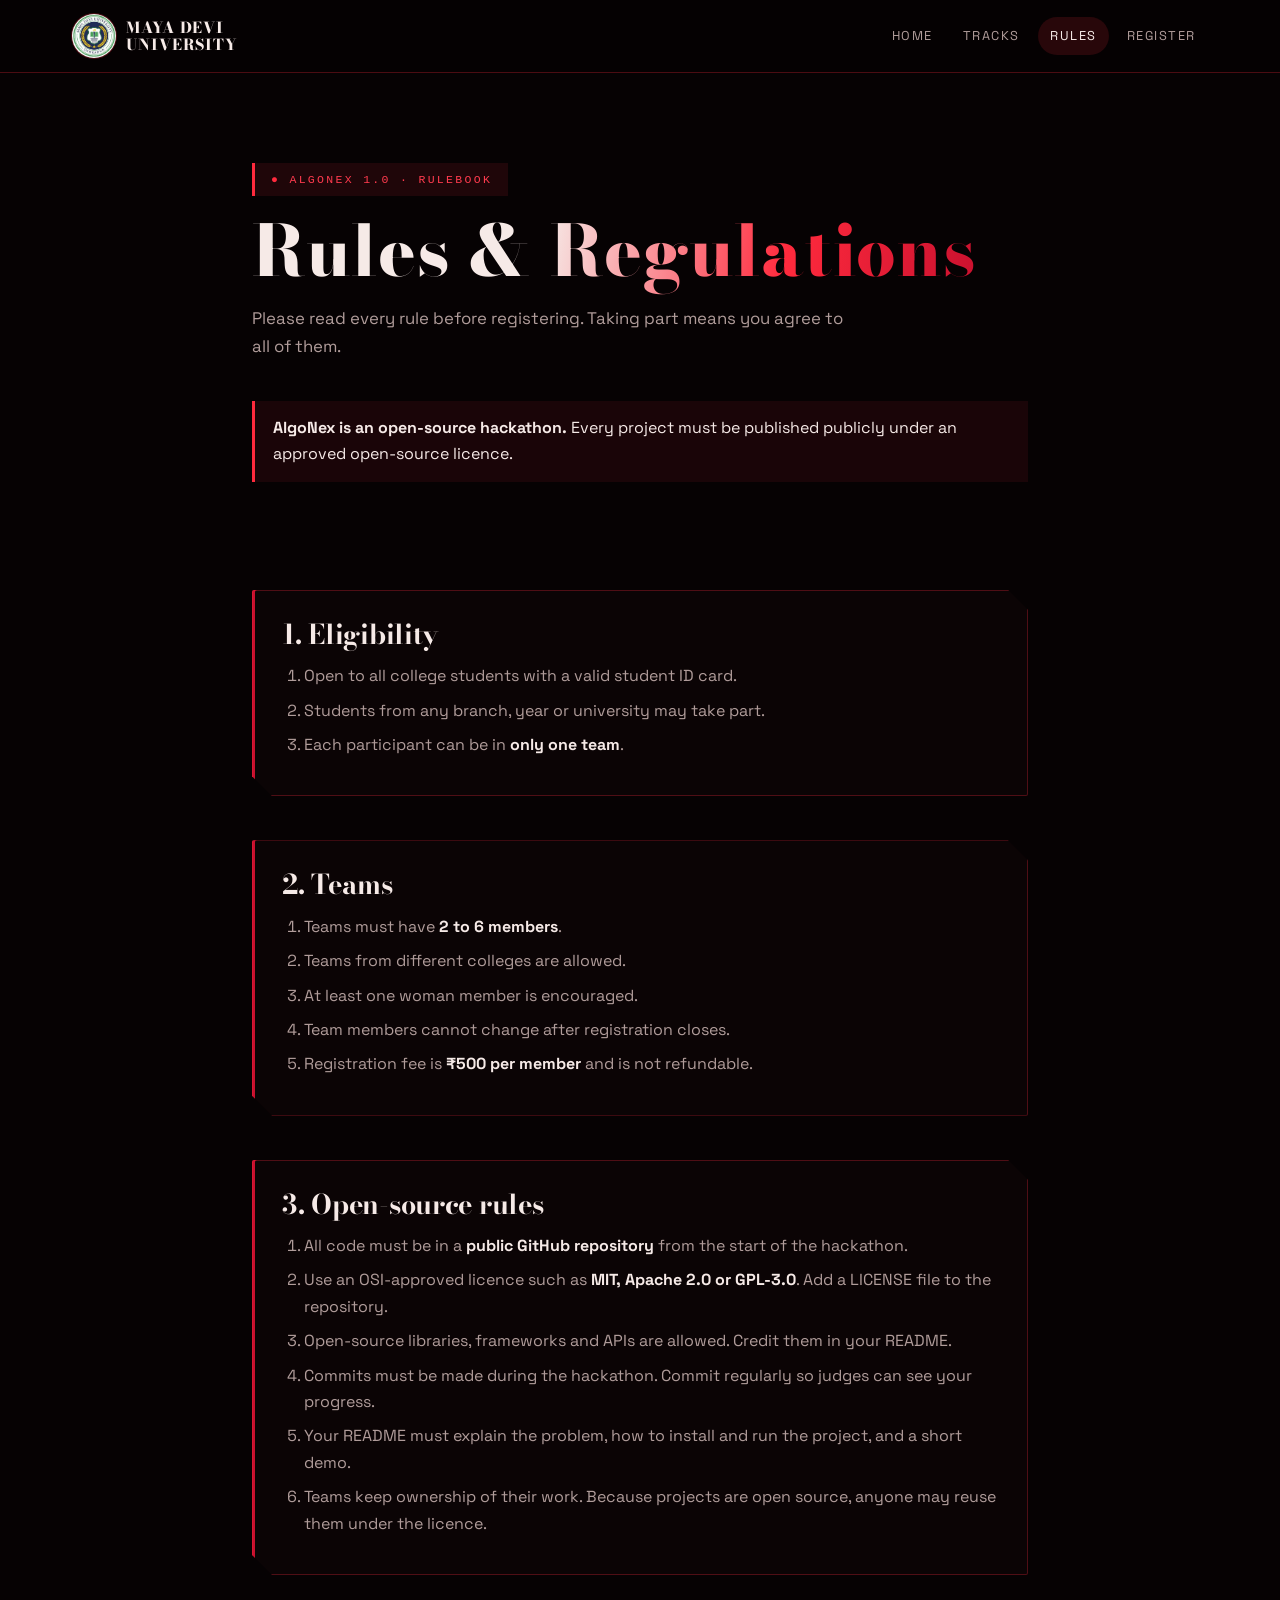
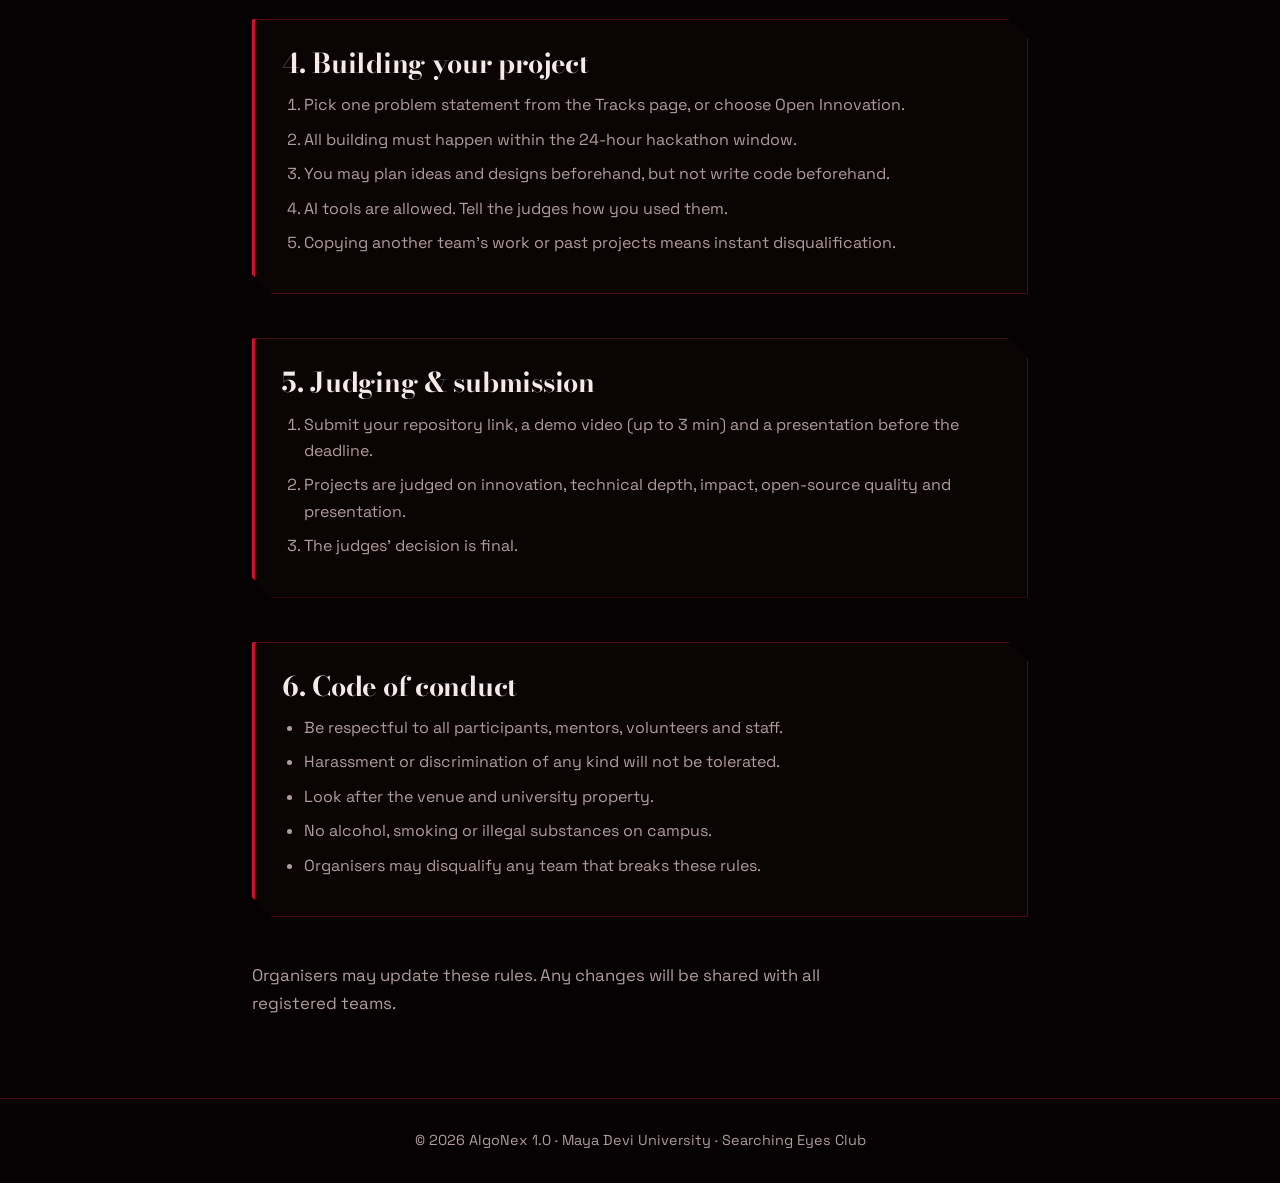
==== public/site/rules.html @ 8c56adb3 "Changes Co-authored-by: MaxBurn-09 <183086284+MaxBurn-09@users.noreply.github.com>" ====
<!DOCTYPE html><html lang="en"><head><meta charset="utf-8"><meta name="viewport" content="width=device-width,initial-scale=1"><script>try{document.documentElement.dataset.theme=localStorage.getItem("mdu-theme")||"dark"}catch(e){document.documentElement.dataset.theme="dark"}</script><link rel="icon" href="logo.png"><link href="https://fonts.googleapis.com/css2?family=Space+Grotesk:wght@400;500;700&family=Bodoni+Moda:wght@700;800;900&display=swap" rel="stylesheet"><link rel="stylesheet" href="style.css"><link rel="stylesheet" href="pages.css"><title>Rules &amp; Regulations | AlgoNex 1.0</title><meta name="description" content="Official rules and regulations for AlgoNex 1.0, the open-source hackathon at Maya Devi University."></head><body>
<header class="ptop"><div class="wrap"><a href="index.html" class="logo"><img src="logo.png" alt="Maya Devi University logo" width="40" height="40"><span>MAYA DEVI UNIVERSITY</span></a><nav><a href="index.html">Home</a><a href="tracks.html" >Tracks</a><a href="rules.html" class="act">Rules</a><a href="index.html#registration">Register</a></nav></div></header>
<main class="wrap narrow">
<section class="phero"><span class="badge">AlgoNex 1.0 · Rulebook</span><h1>Rules &amp; <span class="grad">Regulations</span></h1><p class="sub">Please read every rule before registering. Taking part means you agree to all of them.</p>
<div class="pnote"><b>AlgoNex is an open-source hackathon.</b> Every project must be published publicly under an approved open-source licence.</div></section>
<section class="rsec card"><h2>1. Eligibility</h2><ol><li>Open to all college students with a valid student ID card.</li><li>Students from any branch, year or university may take part.</li><li>Each participant can be in <b>only one team</b>.</li></ol></section>
<section class="rsec card"><h2>2. Teams</h2><ol><li>Teams must have <b>2 to 6 members</b>.</li><li>Teams from different colleges are allowed.</li><li>At least one woman member is encouraged.</li><li>Team members cannot change after registration closes.</li><li>Registration fee is <b>₹500 per member</b> and is not refundable.</li></ol></section>
<section class="rsec card"><h2>3. Open-source rules</h2><ol><li>All code must be in a <b>public GitHub repository</b> from the start of the hackathon.</li><li>Use an OSI-approved licence such as <b>MIT, Apache 2.0 or GPL-3.0</b>. Add a LICENSE file to the repository.</li><li>Open-source libraries, frameworks and APIs are allowed. Credit them in your README.</li><li>Commits must be made during the hackathon. Commit regularly so judges can see your progress.</li><li>Your README must explain the problem, how to install and run the project, and a short demo.</li><li>Teams keep ownership of their work. Because projects are open source, anyone may reuse them under the licence.</li></ol></section>
<section class="rsec card"><h2>4. Building your project</h2><ol><li>Pick one problem statement from the <a href="tracks.html">Tracks</a> page, or choose Open Innovation.</li><li>All building must happen within the 24-hour hackathon window.</li><li>You may plan ideas and designs beforehand, but not write code beforehand.</li><li>AI tools are allowed. Tell the judges how you used them.</li><li>Copying another team's work or past projects means instant disqualification.</li></ol></section>
<section class="rsec card"><h2>5. Judging &amp; submission</h2><ol><li>Submit your repository link, a demo video (up to 3 min) and a presentation before the deadline.</li><li>Projects are judged on innovation, technical depth, impact, open-source quality and presentation.</li><li>The judges' decision is final.</li></ol></section>
<section class="rsec card"><h2>6. Code of conduct</h2><ul><li>Be respectful to all participants, mentors, volunteers and staff.</li><li>Harassment or discrimination of any kind will not be tolerated.</li><li>Look after the venue and university property.</li><li>No alcohol, smoking or illegal substances on campus.</li><li>Organisers may disqualify any team that breaks these rules.</li></ul></section>
<p class="sub" style="margin:30px 0 80px">Organisers may update these rules. Any changes will be shared with all registered teams.</p>
</main><footer class="pfoot">© 2026 AlgoNex 1.0 · Maya Devi University · Searching Eyes Club</footer></body></html>
---- public/site/style.css ----
:root{color-scheme:dark;--bg:#060203;--bgc:6,2,3;--surface:#0F0508;--sf:15,5,8;--deep:#1A0509;--dp:26,5,9;--purple:#C8102E;--violet:#FF2A3D;--accent:#FF3B4E;--a:255,42,61;--a2:200,16,46;--ink:#F6EAE7;--ink-c:246,234,231;--gold:#FFC857;--white:#fff;--muted:#B09C9A;--line:rgba(255,42,61,.28);--glass:rgba(255,255,255,.045);--r:20px}
[data-theme=light]{color-scheme:light;--bg:#F7F1EA;--bgc:247,241,234;--surface:#fff;--sf:255,255,255;--deep:#EBDDD3;--dp:235,221,211;--purple:#B3121F;--violet:#D61F2C;--accent:#B3121F;--a:214,31,44;--a2:179,18,31;--ink:#1A0A0C;--ink-c:26,10,12;--muted:#6B5558;--line:rgba(179,18,31,.25);--glass:rgba(255,255,255,.72)}
*{box-sizing:border-box;margin:0;padding:0}
html{scroll-behavior:smooth;scroll-padding-top:80px}
body{background:var(--bg);color:var(--ink);font:400 16px/1.6 'Space Grotesk',system-ui,sans-serif;overflow-x:hidden;background-image:linear-gradient(rgba(var(--a),.07) 1px,transparent 1px),linear-gradient(90deg,rgba(var(--a),.07) 1px,transparent 1px);background-size:56px 56px}
h1,h2,h3,.logo,.big{font-family:'Bodoni Moda',Georgia,serif;line-height:1.05}
a{color:inherit;text-decoration:none}
button{font:inherit;color:inherit;cursor:pointer}
:focus-visible{outline:2px solid var(--accent);outline-offset:3px}
.wrap{max-width:1180px;margin:auto;padding:0 22px}
.narrow{max-width:820px}
.ctr{text-align:center;margin-inline:auto}
.sec{padding:96px 0;position:relative}
.alt{background:linear-gradient(180deg,transparent,rgba(var(--dp),.7),transparent)}
.sec h2{font-size:clamp(2rem,5vw,3.6rem);margin-bottom:14px}
.sub{color:var(--muted);max-width:560px;margin-bottom:44px}
.grad{background:linear-gradient(100deg,var(--ink),var(--violet) 55%,var(--purple));-webkit-background-clip:text;background-clip:text;color:transparent}
.split{display:grid;grid-template-columns:1fr 1fr;gap:48px;align-items:center}
.grid{display:grid;gap:18px;grid-template-columns:repeat(auto-fit,minmax(250px,1fr))}
.rv{opacity:0;transform:translateY(24px);transition:opacity .8s,transform .8s}
.rv.in{opacity:1;transform:none}

.btn{display:inline-block;padding:14px 28px;border-radius:99px;font-weight:700;letter-spacing:.04em;background:linear-gradient(120deg,var(--purple),var(--violet));border:1px solid transparent;box-shadow:0 10px 40px -10px var(--purple);transition:transform .25s,box-shadow .25s}
.btn:hover{transform:translateY(-3px);box-shadow:0 16px 50px -8px var(--violet)}
.btn.ghost{background:transparent;border-color:var(--line);box-shadow:none}
.btn.ghost:hover{border-color:var(--accent);background:var(--glass)}
.btn.sm{padding:9px 18px;font-size:.85rem}
.btn.ld{opacity:.7;pointer-events:none}

.nav{position:fixed;inset:0 0 auto;z-index:50;padding:14px 0;transition:.3s}
.nav.sc{padding:8px 0}
.nb{display:flex;align-items:center;justify-content:space-between;gap:16px;position:relative;isolation:isolate;width:calc(100% - 24px);max-width:1080px;padding:8px 10px 8px 22px}
.nb::before{content:"";position:absolute;inset:0;z-index:-1;border-radius:99px;background:rgba(var(--bgc),.72);border:1px solid var(--line);backdrop-filter:blur(16px);opacity:0;transition:.3s}
.nav.sc .nb::before{opacity:1}
.logo{display:flex;flex-direction:column;font-size:1.5rem;font-weight:800}
.logo b{font:700 .6rem 'Space Grotesk';letter-spacing:.32em;color:var(--accent)}
#links{display:flex;gap:6px;list-style:none}
#links a{display:block;padding:8px 13px;border-radius:99px;font-size:.8rem;font-weight:500;letter-spacing:.1em;color:var(--muted);text-transform:uppercase;transition:.25s}
#links a:hover,#links a.act{color:var(--ink);background:rgba(var(--a),.14)}
#burger{display:none;background:none;border:0;width:40px;height:40px;position:relative;z-index:70}
#burger span{position:absolute;left:8px;right:8px;height:2px;background:var(--ink);border-radius:2px;transition:.3s}
#burger span:first-child{top:15px}#burger span:last-child{top:23px}
.nav.open #burger span:first-child{top:19px;transform:rotate(45deg)}
.nav.open #burger span:last-child{top:19px;transform:rotate(-45deg)}

.hero{position:relative;min-height:100vh;display:flex;align-items:center;padding:130px 0 70px;overflow:hidden}
#fx{position:absolute;inset:0;width:100%;height:100%;pointer-events:none}
.blob{position:absolute;border-radius:50%;filter:blur(90px);pointer-events:none}
.b1{width:520px;height:520px;background:rgba(var(--a2),.45);top:-120px;left:-140px}
.b2{width:420px;height:420px;background:rgba(var(--a),.25);bottom:-100px;right:-80px}
.hero-in{position:relative;display:grid;grid-template-columns:1.15fr .85fr;gap:40px;align-items:center}
.badge{display:inline-block;padding:7px 16px;border:1px solid var(--line);border-radius:99px;background:var(--glass);font-size:.72rem;letter-spacing:.2em;text-transform:uppercase;color:var(--accent);margin-bottom:22px}
h1{font-size:clamp(2.6rem,6.5vw,5.2rem);font-weight:800;letter-spacing:-.02em;margin-bottom:22px}
.lead{color:var(--muted);font-size:1.15rem;max-width:520px;margin-bottom:30px}
.cta{display:flex;gap:14px;flex-wrap:wrap;margin-bottom:26px}
.chips{display:flex;flex-wrap:wrap;gap:10px;list-style:none}
.chips.ctr{justify-content:center}
.chips li{padding:6px 14px;border:1px solid var(--line);border-radius:99px;font-size:.78rem;letter-spacing:.06em;text-transform:uppercase;background:var(--glass)}
.cd{display:flex;gap:10px;margin-top:34px}
.cd div{flex:1;max-width:100px;text-align:center;padding:12px 6px;border-radius:16px;background:var(--glass);border:1px solid var(--line);backdrop-filter:blur(10px)}
.cd b{display:block;font:800 2rem 'Bodoni Moda';font-variant-numeric:tabular-nums}
.cd small{color:var(--muted);font-size:.65rem;letter-spacing:.16em;text-transform:uppercase}
.live{font:800 1.6rem 'Bodoni Moda';color:var(--accent)}

.vis{position:relative;aspect-ratio:1;width:100%;max-width:460px;margin:auto;display:grid;place-items:center}
.ring{position:absolute;border:1px dashed var(--line);border-radius:50%;animation:spin 26s linear infinite}
.r1{inset:0}.r2{inset:11%;animation-direction:reverse;border-style:solid;border-color:rgba(var(--a),.35)}.r3{inset:22%;animation-duration:12s}
.ring::after{content:"";position:absolute;top:-5px;left:50%;width:10px;height:10px;border-radius:50%;background:var(--accent);box-shadow:0 0 16px var(--accent)}
.core{width:44%;aspect-ratio:1;border-radius:28px;display:grid;place-items:center;font:800 2.6rem 'Bodoni Moda';background:linear-gradient(135deg,rgba(var(--a2),.9),rgba(var(--dp),.95));border:1px solid var(--accent);box-shadow:0 0 90px rgba(var(--a2),.6),inset 0 0 30px rgba(var(--a),.3);transform:rotate(-8deg);animation:float 5s ease-in-out infinite}
.code{position:absolute;font:12px ui-monospace,Menlo,monospace;padding:8px 12px;border-radius:10px;background:rgba(var(--sf),.85);border:1px solid var(--line);color:var(--accent);animation:float 6s ease-in-out infinite;backdrop-filter:blur(6px)}
@keyframes spin{to{transform:rotate(360deg)}}
@keyframes float{50%{translate:0 -14px}}

.stats{border-block:1px solid var(--line);background:rgba(var(--sf),.6)}
#stats{display:grid;grid-template-columns:repeat(4,1fr)}
.stat{padding:40px 10px;text-align:center;border-right:1px solid var(--line)}
.stat:last-child{border:0}
.stat b{display:block;font:800 clamp(2rem,5vw,3.6rem) 'Bodoni Moda'}
.stat span{color:var(--muted);font-size:.8rem;letter-spacing:.16em;text-transform:uppercase}

.card{position:relative;overflow:hidden;background:var(--glass);border:1px solid var(--line);border-radius:var(--r);padding:26px;backdrop-filter:blur(12px);transition:transform .35s,border-color .35s,box-shadow .35s,opacity .8s}
.card::before{content:"";position:absolute;inset:0;pointer-events:none;opacity:0;transition:.3s;background:radial-gradient(260px circle at var(--x,50%) var(--y,50%),rgba(var(--a),.22),transparent 70%)}
.card:hover::before{opacity:1}
a.card:hover,.grid>.card:hover{transform:translateY(-6px);border-color:var(--accent);box-shadow:0 20px 60px -20px var(--purple)}
.card .n{color:var(--accent);font:700 .8rem 'Bodoni Moda'}
.card .ic{font-size:1.8rem;margin:10px 0}
.card h3{font-size:1.25rem;margin-bottom:8px}
.card p{color:var(--muted);font-size:.95rem}
.card .ar{position:absolute;right:22px;bottom:18px;color:var(--accent);transition:.3s}
.card:hover .ar{transform:translateX(6px)}
.dt small{color:var(--accent);letter-spacing:.14em;text-transform:uppercase;font-size:.7rem}
.dt h3{font-size:1.6rem;margin:6px 0 0}

.flow{display:flex;flex-direction:column;gap:6px;padding:32px}
.flow div{display:flex;align-items:center;gap:16px;padding:12px 16px;border-radius:14px;border:1px solid var(--line);font:700 1.1rem 'Bodoni Moda';letter-spacing:.08em;animation:glow 5s infinite;animation-delay:calc(var(--i)*1s)}
.flow i{font-style:normal;color:var(--accent);text-align:center;line-height:1;opacity:.6}
@keyframes glow{0%,20%,100%{background:transparent}8%{background:rgba(var(--a2),.35);box-shadow:0 0 30px rgba(var(--a),.4)}}

.steps{list-style:none;display:grid;grid-template-columns:repeat(7,1fr);margin:40px 0 90px}
.steps li{position:relative;padding-top:30px;border-top:2px solid rgba(var(--ink-c),.1);color:var(--muted);font-size:.85rem;text-transform:uppercase;letter-spacing:.06em;transition:.6s}
.steps li::before{content:"";position:absolute;top:-7px;left:0;width:12px;height:12px;border-radius:50%;background:var(--bg);border:2px solid rgba(var(--sf),.25);transition:.6s}
.steps b{display:block;font:800 1.7rem 'Bodoni Moda';color:rgba(var(--sf),.2);transition:.6s}
.steps li.in{border-color:var(--violet);color:#fff}
.steps li.in::before{background:var(--accent);border-color:var(--accent);box-shadow:0 0 18px var(--accent)}
.steps li.in b{color:var(--accent)}

.prz{display:grid;grid-template-columns:repeat(3,1fr);gap:18px;align-items:end}
.pz{text-align:center;padding:34px 20px}
.pz b{display:block;font:800 clamp(2rem,4vw,3rem) 'Bodoni Moda';margin-top:10px}
.pz.first{padding:56px 20px;border-color:var(--accent);background:linear-gradient(180deg,rgba(var(--a2),.3),var(--glass));box-shadow:0 0 80px -20px var(--purple)}
.pz .medal{font-size:2.2rem}

.judge{padding:32px;display:grid;gap:22px}
.jr div{display:flex;justify-content:space-between;font-weight:500;margin-bottom:8px}
.bar{height:8px;background:rgba(var(--ink-c),.08);border-radius:9px;overflow:hidden}
.bar i{display:block;height:100%;width:0;border-radius:9px;background:linear-gradient(90deg,var(--purple),var(--accent));transition:width 1.4s cubic-bezier(.2,.8,.2,1)}
.judge.in .bar i{width:var(--w)}

.acc{border:1px solid var(--line);border-radius:16px;background:var(--glass);margin-bottom:12px;transition:.3s}
.acc.open{border-color:var(--accent);background:rgba(var(--a2),.1)}
.acc button{width:100%;display:flex;justify-content:space-between;align-items:center;gap:14px;padding:20px 24px;background:none;border:0;text-align:left;font-weight:700;font-size:1.05rem}
.acc i{font-style:normal;font-size:1.5rem;color:var(--accent);transition:.3s}
.acc.open i{transform:rotate(45deg)}
.acc .b{display:grid;grid-template-rows:0fr;transition:grid-template-rows .35s}
.acc.open .b{grid-template-rows:1fr}
.acc .b>div{overflow:hidden}
.acc p{padding:0 24px 22px;color:var(--muted)}

.reg-sec{background:radial-gradient(ellipse at 50% 0,rgba(var(--a2),.3),transparent 65%)}
.form{display:grid;grid-template-columns:1fr 1fr;gap:18px;padding:34px}
.form label{display:block;font-size:.8rem;letter-spacing:.08em;text-transform:uppercase;color:var(--muted);margin-bottom:6px}
.form .f{position:relative}.form .full,.form .btn{grid-column:1/-1}
.form input,.form select,.form textarea{width:100%;padding:13px 15px;border-radius:12px;background:rgba(var(--bgc),.7);border:1px solid var(--line);color:var(--ink);font:inherit;transition:.25s}
.form input:focus,.form select:focus,.form textarea:focus{outline:0;border-color:var(--accent);box-shadow:0 0 0 3px rgba(var(--a),.25)}
.form textarea{min-height:110px;resize:vertical}
.f.bad input,.f.bad select,.f.bad textarea{border-color:#f87171}
.err{display:block;color:#f87171;font-size:.78rem;min-height:1em;margin-top:4px}
.chk{display:flex!important;gap:10px;align-items:center;text-transform:none!important;letter-spacing:0!important;font-size:.95rem!important;color:var(--ink)!important}
.chk input{width:auto}
.btn.ld::after{content:"";display:inline-block;width:14px;height:14px;margin-left:10px;border:2px solid #fff;border-top-color:transparent;border-radius:50%;vertical-align:-2px;animation:spin .7s linear infinite}

.person{text-align:center}
.av{width:110px;height:110px;border-radius:50%;margin:0 auto 16px;position:relative;overflow:hidden;background:linear-gradient(160deg,var(--purple),var(--deep));border:1px solid var(--line)}
.av::before,.av::after{content:"";position:absolute;left:50%;transform:translateX(-50%);background:rgba(var(--sf),.25)}
.av::before{top:20%;width:38%;height:38%;border-radius:50%}
.av::after{bottom:-22%;width:74%;height:52%;border-radius:50% 50% 0 0}
.partner{display:grid;place-items:center;min-height:120px;text-align:center;border-style:dashed}
.partner small{display:block;color:var(--accent);letter-spacing:.14em;text-transform:uppercase;font-size:.7rem;margin-top:4px}

.contact{display:grid;grid-template-columns:1fr 1fr;gap:30px;padding:44px;background:linear-gradient(135deg,rgba(var(--a2),.25),var(--glass))}
.contact h2{font-size:clamp(1.8rem,4vw,2.8rem)}
.ci p{margin-bottom:10px}.soc{display:flex;gap:10px;flex-wrap:wrap;margin-top:18px}
.foot{padding:70px 0 34px;text-align:center;border-top:1px solid var(--line);background:linear-gradient(0deg,var(--deep),transparent)}
.big{font-size:clamp(2.6rem,10vw,8rem);font-weight:800}
.tag{letter-spacing:.4em;color:var(--accent);font-size:.8rem;margin:10px 0 28px}
.fl{display:flex;gap:8px 22px;justify-content:center;flex-wrap:wrap;color:var(--muted);font-size:.9rem;margin-bottom:26px}
.fl a:hover{color:#fff}.cp{color:var(--muted);font-size:.8rem}

.modal{position:fixed;inset:0;z-index:100;display:grid;place-items:center;padding:20px;background:rgba(var(--bgc),.8);backdrop-filter:blur(8px);opacity:0;pointer-events:none;transition:.3s}
.modal.show{opacity:1;pointer-events:auto}
.mbox{max-width:440px;text-align:center;padding:44px 30px;border-radius:var(--r);background:var(--surface);border:1px solid var(--accent);box-shadow:0 0 100px -10px var(--purple);transform:scale(.9);transition:.3s}
.modal.show .mbox{transform:none}
.mbox h2{font-size:2.4rem;margin-bottom:12px}.mbox p{margin-bottom:10px}
.mbox small{display:block;color:var(--muted);margin-bottom:24px}

@media(min-width:901px){.pz.first{order:2}.pz.second{order:1}.pz.third{order:3}}
@media(max-width:900px){
.split,.hero-in,.contact{grid-template-columns:1fr}
.hero{padding-top:110px}.vis{max-width:320px;margin-top:20px}
#burger{display:block}
#links{position:fixed;inset:0;flex-direction:column;justify-content:center;align-items:center;gap:10px;background:rgba(var(--bgc),.96);backdrop-filter:blur(20px);transform:translateY(-100%);transition:transform .45s cubic-bezier(.7,0,.2,1);z-index:60}
.nav.open #links{transform:none}
#links a{font-size:1.3rem;padding:12px 26px}
.steps{grid-template-columns:1fr;margin-bottom:60px}
.steps li{border-top:0;border-left:2px solid rgba(var(--ink-c),.1);padding:0 0 30px 26px}
.steps li::before{top:2px;left:-7px}
.steps li.in{border-color:var(--violet)}
.prz{grid-template-columns:1fr}.pz.first{padding:40px 20px}
.sec{padding:70px 0}
}
@media(max-width:600px){
#stats{grid-template-columns:1fr 1fr}.stat:nth-child(2){border-right:0}.stat:nth-child(-n+2){border-bottom:1px solid var(--line)}
.form{grid-template-columns:1fr;padding:22px}
.cd{gap:6px}.cd b{font-size:1.5rem}
.btn{padding:13px 22px}.cta .btn{flex:1;text-align:center}
.contact{padding:28px}
.nb .btn.sm{padding:8px 14px;font-size:.75rem}
}
@media(prefers-reduced-motion:reduce){*,::before,::after{animation:none!important;transition:none!important;scroll-behavior:auto!important}.rv{opacity:1;transform:none}.bar i{width:var(--w)}}

/* ===== SCROLL EFFECTS ===== */
#bar{position:fixed;top:0;left:0;right:0;height:3px;z-index:120;transform-origin:0;transform:scaleX(0);background:linear-gradient(90deg,var(--purple),var(--accent));box-shadow:0 0 12px var(--accent)}
.btn{transition:transform .25s,box-shadow .25s,translate .2s}
.hero-in{transform:translateY(calc(var(--hp,0)*-70px));opacity:calc(1 - var(--hp,0)*1.3)}
.vis{translate:0 calc(var(--sy,0)*-.12px)}
.b1{translate:0 calc(var(--sy,0)*.3px)}.b2{translate:0 calc(var(--sy,0)*-.2px)}
.mq{overflow:hidden;padding:26px 0;border-bottom:1px solid var(--line);font:800 clamp(2.4rem,7vw,5.2rem)/1.15 'Bodoni Moda',Georgia,serif;white-space:nowrap}
.mq div{width:max-content}
.mq .r1{color:transparent;-webkit-text-stroke:1px rgba(var(--a),.55);transform:translateX(calc(var(--sy,0)*-.4px))}
.mq .r2{background:linear-gradient(90deg,var(--purple),var(--accent),var(--gold));-webkit-background-clip:text;background-clip:text;color:transparent;transform:translateX(calc(-70% + var(--sy,0)*.4px))}
.w{display:inline-block;overflow:hidden;vertical-align:top;padding-bottom:.12em;margin-bottom:-.12em}
.w>i{display:inline-block;font-style:normal;transform:translateY(105%);transition:transform .9s cubic-bezier(.2,.8,.2,1);transition-delay:calc(var(--k)*70ms)}
.in .w>i{transform:none}
.tsplit{display:grid;grid-template-columns:.9fr 1.1fr;gap:56px}
.tside{position:sticky;top:110px;align-self:start}
.orb{margin-top:10px;width:min(300px,100%);aspect-ratio:1;position:relative;display:grid;place-items:center;text-align:center;border-radius:50%;background:radial-gradient(circle,rgba(var(--a2),.45),transparent 70%)}
.orb::before{content:"";position:absolute;inset:0;border-radius:50%;border:2px solid transparent;border-top-color:var(--accent);border-right-color:var(--violet);transform:rotate(calc(var(--sy,0)*.25deg))}
.orb span{display:block;font-size:5rem;line-height:1.2}.orb b{font:700 .9rem 'Bodoni Moda';letter-spacing:.2em;color:var(--accent)}
.orb span.pop{animation:pop .5s cubic-bezier(.2,1.4,.4,1)}
@keyframes pop{from{transform:scale(.4) rotate(-30deg);opacity:0}}
.tlist{display:grid;gap:24px}
.tlist .card{min-height:230px;padding:34px;display:flex;flex-direction:column;justify-content:center;opacity:.35;transform:scale(.95)}
.tlist .card.on{opacity:1;transform:none;border-color:var(--accent);box-shadow:0 20px 70px -25px var(--purple)}
.tlist .card h3{font-size:1.7rem}
.path{position:relative;height:900px;margin:30px 0 90px}
.path svg{position:absolute;inset:0;overflow:visible}
.path .bg{fill:none;stroke:rgba(var(--ink-c),.14);stroke-width:2;stroke-dasharray:4 8}
.path .fg{fill:none;stroke:url(#pg);stroke-width:3;stroke-linecap:round;filter:drop-shadow(0 0 8px var(--accent))}
.head{position:absolute;width:16px;height:16px;margin:-8px;border-radius:50%;background:#fff;box-shadow:0 0 0 6px rgba(var(--a),.35),0 0 30px 10px var(--violet);pointer-events:none;opacity:0}
.pn{position:absolute;width:0;height:0}
.pn::before{content:"";position:absolute;left:-9px;top:-9px;width:18px;height:18px;border-radius:50%;background:var(--bg);border:2px solid rgba(var(--ink-c),.3);transition:.5s}
.pn.on::before{background:var(--accent);border-color:#fff;box-shadow:0 0 24px var(--accent)}
.pn div{position:absolute;top:-28px;min-width:150px;padding:10px 16px;border-radius:14px;background:rgba(var(--sf),.8);border:1px solid var(--line);opacity:.35;transition:.5s}
.pn.l div{left:28px}.pn.r div{right:28px;text-align:right}
.pn.on div{opacity:1;border-color:var(--accent)}
.pn small{display:block;color:var(--accent);font:700 .7rem 'Bodoni Moda';letter-spacing:.14em}
.pn b{font:700 1rem 'Bodoni Moda';white-space:nowrap}
@media(max-width:900px){.tsplit{grid-template-columns:1fr;gap:24px}.tside{position:static}.orb{display:none}.tlist .card{min-height:0;opacity:1;transform:none;padding:26px}}
@media(max-width:600px){.pn div{min-width:0;padding:8px 12px}.pn b{font-size:.85rem}.path{height:820px}}
@media(prefers-reduced-motion:reduce){.w>i{transform:none}.hero-in{transform:none;opacity:1}}

/* ===== WHITE + GREEN THEME / LOGO ===== */
.btn{color:#fff}.btn.ghost{color:var(--ink)}
.h1s{display:block;margin-top:14px;font-size:.36em;letter-spacing:.32em;color:var(--purple)}
.logo{flex-direction:row;align-items:center;gap:10px}
.logo img{width:44px;height:44px;border-radius:50%;background:#fff;box-shadow:0 0 0 1px var(--line)}
.logo span{display:flex;flex-direction:column;font-size:1.25rem;line-height:1.05}
.core{width:52%;padding:5%;background:#fff;border-radius:50%;transform:none;box-shadow:0 0 90px rgba(var(--a),.4),0 0 0 10px rgba(var(--a),.1)}
.core img{width:100%;height:auto;border-radius:50%;display:block}
.head{background:var(--violet);border:3px solid #fff}
.av{background:linear-gradient(160deg,var(--violet),var(--deep))}
.modal{background:rgba(0,0,0,.72)}
.card{box-shadow:0 8px 30px -18px rgba(0,0,0,.45)}
.flogo{display:block;width:96px;height:96px;border-radius:50%;background:#fff;margin:0 auto 14px;box-shadow:0 10px 40px -10px var(--purple)}
@media(max-width:600px){.logo img{width:36px;height:36px}.logo span{font-size:1rem}}

/* ===== INVERSION / UPSIDE DOWN ===== */
body::after{content:"";position:fixed;inset:0;pointer-events:none;z-index:1;background:radial-gradient(ellipse at center,transparent 55%,rgba(var(--a2),.22));animation:breathe 7s ease-in-out infinite}
@keyframes breathe{50%{opacity:.45}}
h1{letter-spacing:.01em}
.hero h1 .grad{display:inline-block;filter:drop-shadow(0 0 22px rgba(var(--a),.55));animation:flick 7s infinite;-webkit-box-reflect:below -4px linear-gradient(transparent 55%,rgba(255,255,255,.22))}
@keyframes flick{0%,18%,22%,62%,64%,100%{opacity:1}20%,63%{opacity:.4}21%{opacity:.9}}
.h1s{margin-top:34px}
.hero-in{transform:translateY(calc(var(--hp,0)*-70px)) scale(calc(1 - var(--hp,0)*.12))}
.av::before,.av::after{background:rgba(255,255,255,.3)}
#tg{width:38px;height:38px;flex:none;border-radius:50%;border:1px solid var(--line);background:var(--glass);font-size:1.05rem;display:grid;place-items:center;transition:.3s}
#tg:hover{border-color:var(--accent);box-shadow:0 0 20px -4px rgba(var(--a),.7)}
.story{height:260vh;position:relative}
.story .sticky{position:sticky;top:0;height:100vh;display:grid;place-items:center;overflow:hidden;perspective:900px;background:radial-gradient(circle,rgba(var(--a2),calc(var(--p,0)*.35)),transparent 70%)}
.sghost{position:absolute;font:900 clamp(4rem,14vw,14rem)/1 'Bodoni Moda',serif;color:transparent;-webkit-text-stroke:2px rgba(var(--a),.35);transform:rotateX(calc(var(--p,0)*180deg));white-space:nowrap;user-select:none}
#storyText{position:relative;max-width:900px;padding:0 22px;font:700 clamp(1.6rem,4.6vw,3.4rem)/1.2 'Bodoni Moda',Georgia,serif;text-align:center}
.sw{display:inline-block;opacity:.16;transition:opacity .35s,text-shadow .35s,color .35s}
.sw.on{opacity:1}.sw.hot{color:var(--violet);text-shadow:0 0 18px rgba(var(--a),.8)}
@supports(animation-timeline:view()){
.grid>.card,.pz{animation:apl linear both;animation-timeline:view();animation-range:entry 0% cover 28%}
@keyframes apl{from{opacity:0;translate:0 60px;scale:.9}to{opacity:1;translate:0 0;scale:1}}}
@media(max-width:480px){.nb{gap:8px;padding-left:14px}.logo span b{display:none}}
@media(prefers-reduced-motion:reduce){.hero-in{transform:none;opacity:1}.sw{opacity:1}}

/* ===== BUTTON POLISH ===== */
.btn{white-space:nowrap;text-align:center;line-height:1.2}
.cta{align-items:stretch}
.soc .btn{padding:10px 18px}
@media(max-width:480px){
.cta{gap:10px;flex-wrap:nowrap}
.cta .btn{flex:1;min-width:0;padding:15px 8px;font-size:.82rem;letter-spacing:.02em}
.nb .btn.sm{padding:9px 12px;font-size:.72rem;letter-spacing:.02em}
.form .btn{width:100%}
}
.contact .sub{margin-bottom:0}
@media(max-width:900px){#links{visibility:hidden;transition:transform .45s cubic-bezier(.7,0,.2,1),visibility 0s .45s}.nav.open #links{visibility:visible;transition-delay:0s}}
@media(max-width:480px){.soc{flex-wrap:nowrap}.soc .btn{flex:1;padding:10px 4px;font-size:.78rem}}

/* ===== REDESIGN: HAWKINS LAB x UPSIDE DOWN ===== */
:root{--r:2px;--roots:url("data:image/svg+xml,%3Csvg xmlns='http://www.w3.org/2000/svg' width='240' height='80'%3E%3Cg fill='%238B0F1C' opacity='.55'%3E%3Cpath d='M0 0h240v6c-14 0-18 24-26 54-2 8-5 8-6 0-2-24-8-46-22-48-16-2-20 26-26 44-2 8-5 8-6 0-2-18-4-40-18-42-16-2-22 20-30 40-2 6-5 6-6 0-3-16-8-36-22-38-12-2-18 12-24 30-2 6-5 4-6-2-1-12-4-28-14-28z'/%3E%3C/g%3E%3C/svg%3E")}
body::before{content:"";position:fixed;inset:0;pointer-events:none;z-index:2;background:repeating-linear-gradient(0deg,rgba(0,0,0,.14) 0 1px,transparent 1px 3px);opacity:.5}
[data-theme=light] body::before{opacity:.1}
/* hero: centred stack, creature arms reaching in */
.hero-in{grid-template-columns:1fr;justify-items:center;text-align:center;z-index:2}
.hero-in>div:first-child{display:flex;flex-direction:column;align-items:center}
.hero-in .vis{order:-1;max-width:190px}.code{display:none}
.lead{margin-inline:auto}.cta,.chips,.cd{justify-content:center}
h1{font-size:clamp(3rem,11vw,8.5rem)}.h1s{margin-top:clamp(26px,4.2vw,60px)}
.badge{border:0;border-left:3px solid var(--violet);border-radius:0;background:rgba(var(--a),.1);font-family:ui-monospace,Menlo,monospace}
.badge::before{content:"● ";color:var(--violet);animation:flick 3s infinite}
.arm{position:absolute;width:min(46vw,520px);bottom:-4%;z-index:1;pointer-events:none;filter:drop-shadow(0 0 7px rgba(var(--a),.85));animation:reach 7s ease-in-out infinite;opacity:calc(1 - var(--hp,0)*1.2)}
.arm.l{left:-6%}.arm.r{right:-6%;transform:scaleX(-1);animation-delay:-3s}
.arm.f{right:-30px;bottom:-30px;width:min(40vw,380px);transform:rotate(-68deg);transform-origin:100% 100%;opacity:.9}
@keyframes reach{50%{translate:14px -12px;rotate:-2deg}}
.eyes{position:absolute;display:flex;gap:16px;z-index:1;pointer-events:none;animation:blink 7s infinite}
.eyes i{width:13px;height:6px;border-radius:50%;background:var(--violet);box-shadow:0 0 14px 4px rgba(var(--a),.9)}
@keyframes blink{0%,44%,48%,100%{opacity:1}45%,47%{opacity:0}}
.vine{position:fixed;top:0;height:100%;width:56px;z-index:2;pointer-events:none;opacity:.8}
.vine.l{left:0}.vine.r{right:0}
.vine path{fill:none;stroke:var(--violet);stroke-width:3;stroke-linecap:round;stroke-dasharray:1;stroke-dashoffset:calc(1 - var(--sp,0));filter:drop-shadow(0 0 5px rgba(var(--a),.9))}
.alt::before,.foot::before{content:"";position:absolute;top:0;left:0;right:0;height:80px;background:var(--roots) repeat-x top/240px 80px;pointer-events:none}
.foot{position:relative;overflow:hidden}.foot .wrap{position:relative;z-index:2}
/* angular lab-panel components */
.card{border:0;border-radius:2px;clip-path:polygon(0 0,calc(100% - 20px) 0,100% 20px,100% 100%,20px 100%,0 calc(100% - 20px));box-shadow:inset 0 0 0 1px var(--line),inset 3px 0 0 var(--purple)}
.grid>.card:hover,.card:hover,.tlist .card.on,.pz.first{box-shadow:inset 0 0 0 1px var(--accent),inset 3px 0 0 var(--accent)}
.card .n{display:inline-block;background:var(--purple);color:#fff;padding:2px 9px;font:700 .7rem 'Space Grotesk';letter-spacing:.18em}
.btn{border-radius:0;padding-inline:34px;clip-path:polygon(14px 0,100% 0,calc(100% - 14px) 100%,0 100%)}
.btn.sm{padding-inline:22px;clip-path:polygon(10px 0,100% 0,calc(100% - 10px) 100%,0 100%)}
.btn.ghost{border:0;background:rgba(var(--a),.12)}.btn.ghost:hover{background:rgba(var(--a),.24)}
.nb::before{border-radius:0;clip-path:polygon(18px 0,100% 0,calc(100% - 18px) 100%,0 100%)}
.chips li{border:0;border-radius:0;background:rgba(var(--a),.12);clip-path:polygon(8px 0,100% 0,calc(100% - 8px) 100%,0 100%);padding-inline:18px}
.cd div{border:0;border-radius:0;box-shadow:inset 0 -3px 0 var(--violet),inset 0 0 0 1px var(--line)}
.acc{border-radius:0;border-left:3px solid var(--violet)}
.form input,.form select,.form textarea{border-radius:0}
.av{border:0;border-radius:0;clip-path:polygon(50% 0,100% 25%,100% 75%,50% 100%,0 75%,0 25%)}
.sec h2::after{content:"";display:block;width:90px;height:4px;margin-top:14px;background:linear-gradient(90deg,var(--violet),transparent);box-shadow:0 0 14px var(--violet)}
.sec h2.ctr::after{margin-inline:auto}
@media(max-width:900px){.vine{opacity:.35;width:34px}.arm{width:70vw;opacity:.45;bottom:-8%}.arm.f{opacity:.5}}
.card .n{align-self:flex-start;width:max-content}
.hero-in .vis{max-width:130px}.hero{padding-top:100px}

/* ===== v3: performance, roadmap, logos, loader ===== */
body::before,body::after{display:none}
.card,.cd div{backdrop-filter:none;-webkit-backdrop-filter:none}
.card{background:rgba(var(--sf),.6)}
.hero h1 .grad{filter:none;-webkit-box-reflect:unset}
.vine path{filter:none}
.h1s{font-size:.26em;letter-spacing:.2em;line-height:1.5;margin-top:clamp(10px,2vw,24px)}
.logo b{letter-spacing:.2em}
.story .sticky{background:none}
.story .sticky::before{content:"";position:absolute;inset:0;background:radial-gradient(circle,rgba(var(--a2),.35),transparent 70%);opacity:var(--p,0)}
.dl{font:700 1.05rem ui-monospace,Menlo,monospace;letter-spacing:.5em;color:var(--accent);margin:44px 0 6px}
.dl small{display:block;letter-spacing:.14em;font-size:.72rem;color:var(--muted);margin-top:4px}
.rm{position:relative;margin:20px 0 40px}
.rm svg{position:absolute;left:0;top:0;overflow:visible;pointer-events:none}
.rm .bg{fill:none;stroke:rgba(var(--ink-c),.25);stroke-width:2}
.rm .fg{fill:none;stroke:var(--violet);stroke-width:3;stroke-linecap:round}
.rm .head{position:absolute;left:0;top:0;width:16px;height:16px;margin:-8px;border-radius:50%;background:#fff;box-shadow:0 0 0 5px rgba(var(--a),.4),0 0 24px 8px var(--violet);opacity:0;pointer-events:none;will-change:transform}
.tn{position:absolute;width:0;height:0}
.tn::before{content:"";position:absolute;left:-8px;top:-8px;width:16px;height:16px;border-radius:50%;background:var(--bg);border:2px solid rgba(var(--ink-c),.5);transition:.4s}
.tn.on::before{background:var(--violet);border-color:#fff;box-shadow:0 0 18px var(--violet)}
.tn.key::before{width:22px;height:22px;left:-11px;top:-11px;border-color:var(--gold)}
.tn.key.on::before{background:var(--gold);box-shadow:0 0 26px var(--gold)}
.tt{position:absolute;bottom:16px;left:50%;transform:translateX(-50%);white-space:nowrap;font:700 .78rem ui-monospace,Menlo,monospace;letter-spacing:.18em;color:var(--muted);transition:.4s}
.tl{position:absolute;top:18px;left:50%;transform:translateX(-50%);width:140px;text-align:center;font-size:.8rem;line-height:1.3;color:var(--muted);transition:.4s}
.tn.on .tt{color:var(--accent)}.tn.on .tl{color:var(--ink)}
.partner{gap:10px;padding:22px}.partner img{max-height:84px;max-width:100%;width:auto;background:#fff;padding:8px;border-radius:10px}
.partner b{font:700 1.8rem 'Bodoni Moda',serif}.partner small{color:var(--muted)}
@property --h{syntax:'<length>';initial-value:0px;inherits:false}

@media(max-width:600px){.h1s{letter-spacing:.12em}}

/* registration CTA card */
.cta-card{padding:52px 24px}
.fee{margin:0 0 28px}.fee b{display:block;font:800 clamp(3.2rem,10vw,5.5rem)/1 'Bodoni Moda',Georgia,serif}
.fee span{color:var(--muted);letter-spacing:.14em;text-transform:uppercase;font-size:.8rem}

.logo span{font-size:.95rem;letter-spacing:.06em;line-height:1.15;max-width:140px}
@media(max-width:600px){.logo span{font-size:.78rem;max-width:96px}}

/* ===== v4: bigger Searching Eyes logo, clipped "g" fix, ghost text size ===== */
.core{width:84%;padding:0;background:transparent;border-radius:50%;box-shadow:0 0 90px rgba(var(--a),.45),0 0 0 8px rgba(var(--a),.12)}
.core img{width:100%;height:auto;border-radius:50%;display:block}
.hero h1 .grad,.grad{padding-bottom:.16em;margin-bottom:-.16em;padding-right:.04em}
.sghost{font-size:clamp(3rem,11vw,11rem)}
@media(max-width:900px){.hero-in .vis{max-width:300px}}
@media(max-width:480px){.hero-in .vis{max-width:250px}}

/* ===== UI refinement layer ===== */
html{scroll-behavior:smooth;-webkit-font-smoothing:antialiased}
body{line-height:1.65}
.sec{padding:clamp(72px,10vw,120px) 0}
h2{font-size:clamp(2rem,4.2vw,3rem);line-height:1.08;letter-spacing:-.01em;margin-bottom:16px}
.sub{font-size:1.05rem;line-height:1.7;max-width:600px;margin-bottom:40px}
.lead{font-size:1.12rem;line-height:1.75;max-width:560px;margin-inline:auto}
.hero h1 .h1s{letter-spacing:.22em;font-size:clamp(.95rem,2.4vw,2rem)}
.cta{gap:16px}
.chips{gap:10px}
.cd{gap:12px;margin-top:40px}
.cd div{min-width:84px;max-width:110px;padding:14px 10px 12px}
.cd b{font-size:2rem;line-height:1.1}
.cd small{display:block;margin-top:6px;font-size:.62rem}
.card{padding:30px;transition:transform .35s,box-shadow .35s}
.card:hover{transform:translateY(-4px);box-shadow:inset 0 0 0 1px var(--violet),inset 3px 0 0 var(--violet),0 18px 40px -22px rgba(var(--a),.55)}
.grid{gap:22px}
.btn{transition:transform .2s,box-shadow .25s,filter .25s}
.btn:hover{transform:translateY(-2px);filter:brightness(1.1)}
.btn:focus-visible,a:focus-visible,button:focus-visible{outline:2px solid var(--violet);outline-offset:3px}
.nav #links a{transition:color .2s,background .2s}
@media (max-width:720px){
  .cd div{min-width:64px}.cd b{font-size:1.5rem}
  .card{padding:22px}
  .sub{font-size:1rem;margin-bottom:28px}
}
---- public/site/pages.css ----
body{background:var(--bg);color:var(--ink);font-family:'Space Grotesk',sans-serif;line-height:1.65;margin:0}
.ptop{position:sticky;top:0;z-index:20;background:rgba(var(--bgc),.85);backdrop-filter:blur(10px);border-bottom:1px solid var(--line)}
.ptop .wrap{display:flex;align-items:center;justify-content:space-between;gap:16px;padding-block:14px}
.ptop nav{display:flex;gap:6px;flex-wrap:wrap}
.ptop nav a{color:var(--muted);text-decoration:none;font-size:.8rem;letter-spacing:.12em;text-transform:uppercase;padding:8px 12px;border-radius:99px}
.ptop nav a:hover,.ptop nav a.act{color:var(--ink);background:rgba(var(--a),.14)}
.phero{padding:90px 0 40px}
.phero .badge{margin-bottom:18px;display:inline-block}
.phero h1{font-family:'Bodoni Moda',serif;font-size:clamp(2.4rem,6vw,4.4rem);line-height:1.05;margin:0 0 16px}
.pnote{border-left:3px solid var(--violet);background:rgba(var(--a),.08);padding:14px 18px;margin:24px 0;color:var(--ink)}
.rsec{margin:44px 0}.rsec h2{font-size:1.7rem;margin-bottom:14px}
.rsec ol,.rsec ul{padding-left:22px;color:var(--muted)}.rsec li{margin:8px 0}.rsec li b{color:var(--ink)}
.filters{display:flex;gap:8px;flex-wrap:wrap;margin:10px 0 30px}
.filters button{font:inherit;font-size:.8rem;letter-spacing:.1em;text-transform:uppercase;color:var(--muted);background:transparent;border:1px solid var(--line);padding:8px 14px;cursor:pointer}
.filters button.on,.filters button:hover{color:var(--ink);background:rgba(var(--a),.18);border-color:var(--violet)}
.ps{display:grid;grid-template-columns:repeat(auto-fill,minmax(320px,1fr));gap:20px;padding-bottom:90px}
.ps .card{gap:10px;justify-content:flex-start}
.ps .meta{display:flex;justify-content:space-between;font-size:.72rem;letter-spacing:.14em;text-transform:uppercase;color:var(--violet)}
.ps h3{font-family:'Bodoni Moda',serif;font-size:1.25rem;line-height:1.25;margin:0}
.ps p{color:var(--muted);font-size:.95rem;margin:0}
.ps .tag{align-self:flex-start;font-size:.7rem;letter-spacing:.12em;text-transform:uppercase;border:1px solid var(--line);padding:4px 10px;color:var(--ink)}
.pfoot{border-top:1px solid var(--line);padding:30px 0;color:var(--muted);font-size:.9rem;text-align:center}
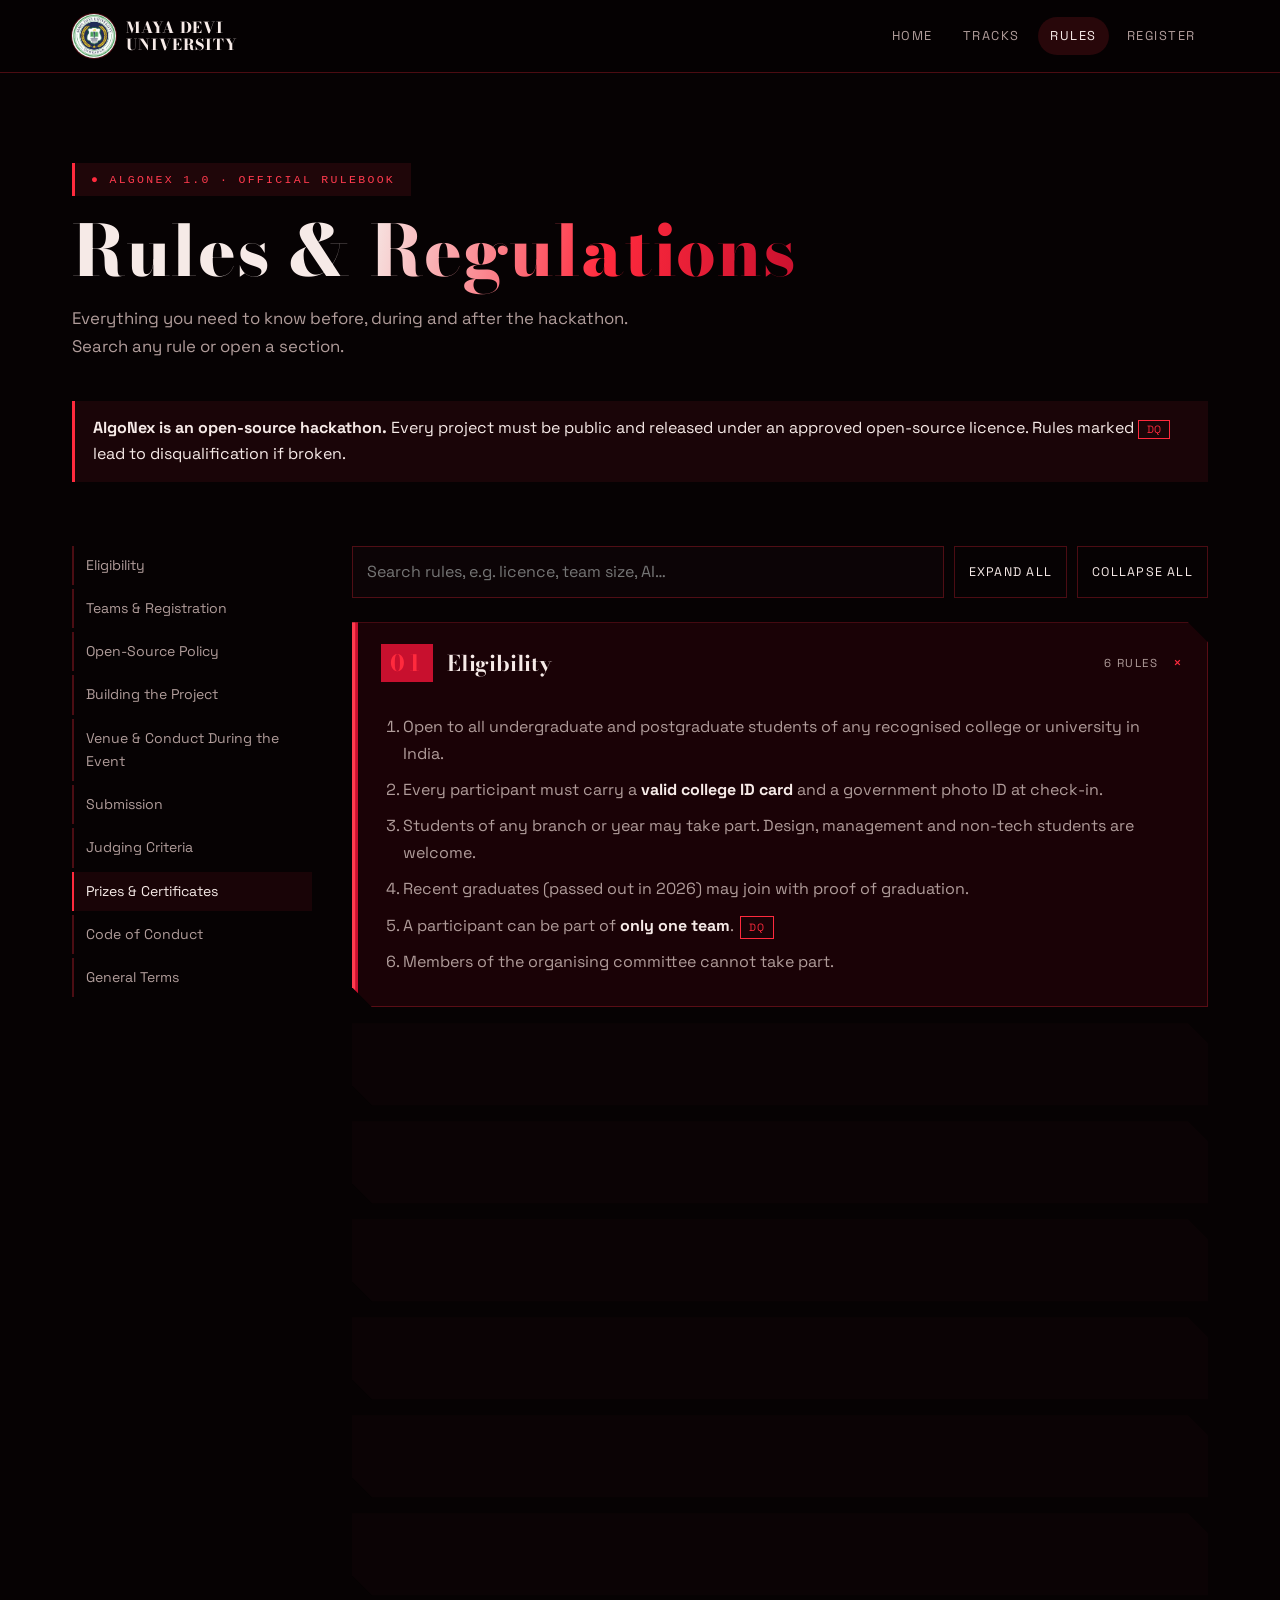
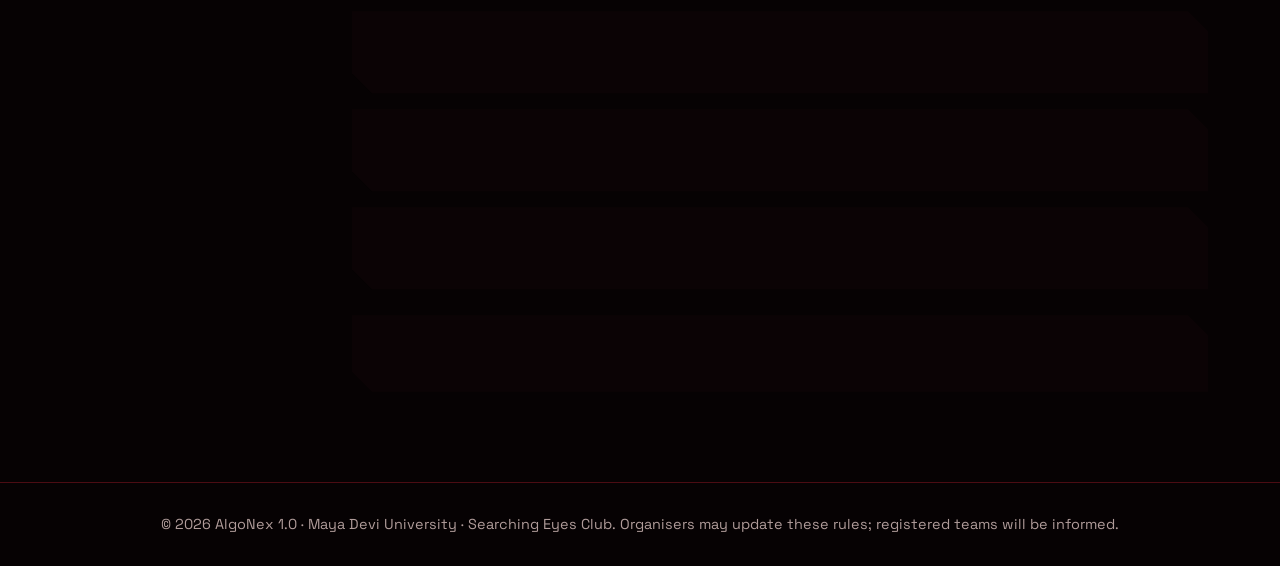
==== commit 956de6b0: "Changes Co-authored-by: MaxBurn-09 <183086284+MaxBurn-09@users.noreply.github.com>" ====
--- a/public/site/rules.html
+++ b/public/site/rules.html
@@ -1,13 +1,12 @@
 <!DOCTYPE html><html lang="en"><head><meta charset="utf-8"><meta name="viewport" content="width=device-width,initial-scale=1"><script>try{document.documentElement.dataset.theme=localStorage.getItem("mdu-theme")||"dark"}catch(e){document.documentElement.dataset.theme="dark"}</script><link rel="icon" href="logo.png"><link href="https://fonts.googleapis.com/css2?family=Space+Grotesk:wght@400;500;700&family=Bodoni+Moda:wght@700;800;900&display=swap" rel="stylesheet"><link rel="stylesheet" href="style.css"><link rel="stylesheet" href="pages.css"><title>Rules &amp; Regulations | AlgoNex 1.0</title><meta name="description" content="Official rules and regulations for AlgoNex 1.0, the open-source hackathon at Maya Devi University."></head><body>
 <header class="ptop"><div class="wrap"><a href="index.html" class="logo"><img src="logo.png" alt="Maya Devi University logo" width="40" height="40"><span>MAYA DEVI UNIVERSITY</span></a><nav><a href="index.html">Home</a><a href="tracks.html" >Tracks</a><a href="rules.html" class="act">Rules</a><a href="index.html#registration">Register</a></nav></div></header>
-<main class="wrap narrow">
-<section class="phero"><span class="badge">AlgoNex 1.0 · Rulebook</span><h1>Rules &amp; <span class="grad">Regulations</span></h1><p class="sub">Please read every rule before registering. Taking part means you agree to all of them.</p>
-<div class="pnote"><b>AlgoNex is an open-source hackathon.</b> Every project must be published publicly under an approved open-source licence.</div></section>
-<section class="rsec card"><h2>1. Eligibility</h2><ol><li>Open to all college students with a valid student ID card.</li><li>Students from any branch, year or university may take part.</li><li>Each participant can be in <b>only one team</b>.</li></ol></section>
-<section class="rsec card"><h2>2. Teams</h2><ol><li>Teams must have <b>2 to 6 members</b>.</li><li>Teams from different colleges are allowed.</li><li>At least one woman member is encouraged.</li><li>Team members cannot change after registration closes.</li><li>Registration fee is <b>₹500 per member</b> and is not refundable.</li></ol></section>
-<section class="rsec card"><h2>3. Open-source rules</h2><ol><li>All code must be in a <b>public GitHub repository</b> from the start of the hackathon.</li><li>Use an OSI-approved licence such as <b>MIT, Apache 2.0 or GPL-3.0</b>. Add a LICENSE file to the repository.</li><li>Open-source libraries, frameworks and APIs are allowed. Credit them in your README.</li><li>Commits must be made during the hackathon. Commit regularly so judges can see your progress.</li><li>Your README must explain the problem, how to install and run the project, and a short demo.</li><li>Teams keep ownership of their work. Because projects are open source, anyone may reuse them under the licence.</li></ol></section>
-<section class="rsec card"><h2>4. Building your project</h2><ol><li>Pick one problem statement from the <a href="tracks.html">Tracks</a> page, or choose Open Innovation.</li><li>All building must happen within the 24-hour hackathon window.</li><li>You may plan ideas and designs beforehand, but not write code beforehand.</li><li>AI tools are allowed. Tell the judges how you used them.</li><li>Copying another team's work or past projects means instant disqualification.</li></ol></section>
-<section class="rsec card"><h2>5. Judging &amp; submission</h2><ol><li>Submit your repository link, a demo video (up to 3 min) and a presentation before the deadline.</li><li>Projects are judged on innovation, technical depth, impact, open-source quality and presentation.</li><li>The judges' decision is final.</li></ol></section>
-<section class="rsec card"><h2>6. Code of conduct</h2><ul><li>Be respectful to all participants, mentors, volunteers and staff.</li><li>Harassment or discrimination of any kind will not be tolerated.</li><li>Look after the venue and university property.</li><li>No alcohol, smoking or illegal substances on campus.</li><li>Organisers may disqualify any team that breaks these rules.</li></ul></section>
-<p class="sub" style="margin:30px 0 80px">Organisers may update these rules. Any changes will be shared with all registered teams.</p>
-</main><footer class="pfoot">© 2026 AlgoNex 1.0 · Maya Devi University · Searching Eyes Club</footer></body></html>
+<main class="wrap">
+<section class="phero"><span class="badge">AlgoNex 1.0 · Official Rulebook</span><h1>Rules &amp; <span class="grad">Regulations</span></h1><p class="sub">Everything you need to know before, during and after the hackathon. Search any rule or open a section.</p>
+<div class="pnote"><b>AlgoNex is an open-source hackathon.</b> Every project must be public and released under an approved open-source licence. Rules marked <span class="pen" style="font-size:.66rem;padding:2px 8px;border:1px solid var(--violet);color:var(--violet)">DQ</span> lead to disqualification if broken.</div></section>
+<div class="rlay"><aside class="toc" id="toc"></aside>
+<div><div class="rtools"><input id="q" type="search" placeholder="Search rules, e.g. licence, team size, AI…" aria-label="Search rules"><button id="ex">Expand all</button><button id="co">Collapse all</button></div>
+<div id="list"></div>
+<div class="card agree"><input type="checkbox" id="ag"><label for="ag">I have read and agree to all AlgoNex 1.0 rules.</label><a class="btn sm reg" id="go" href="index.html#registration" style="opacity:.4;pointer-events:none">REGISTER →</a></div>
+</div></div></main>
+<footer class="pfoot">© 2026 AlgoNex 1.0 · Maya Devi University · Searching Eyes Club. Organisers may update these rules; registered teams will be informed.</footer>
+<script src="rules.js"></script></body></html>
--- a/public/site/pages.css
+++ b/public/site/pages.css
@@ -20,3 +20,29 @@
 .ps p{color:var(--muted);font-size:.95rem;margin:0}
 .ps .tag{align-self:flex-start;font-size:.7rem;letter-spacing:.12em;text-transform:uppercase;border:1px solid var(--line);padding:4px 10px;color:var(--ink)}
 .pfoot{border-top:1px solid var(--line);padding:30px 0;color:var(--muted);font-size:.9rem;text-align:center}
+.rlay{display:grid;grid-template-columns:240px 1fr;gap:40px;padding-bottom:90px}
+.toc{position:sticky;top:96px;align-self:start;display:flex;flex-direction:column;gap:4px}
+.toc a{color:var(--muted);text-decoration:none;font-size:.88rem;padding:8px 12px;border-left:2px solid var(--line)}
+.toc a.act,.toc a:hover{color:var(--ink);border-color:var(--violet);background:rgba(var(--a),.08)}
+.rtools{display:flex;gap:10px;flex-wrap:wrap;margin-bottom:24px}
+.rtools input{flex:1;min-width:220px;font:inherit;color:var(--ink);background:rgba(var(--sf),.7);border:1px solid var(--line);padding:12px 14px}
+.rtools input:focus{outline:none;border-color:var(--violet)}
+.rtools button{font:inherit;font-size:.78rem;letter-spacing:.1em;text-transform:uppercase;color:var(--ink);background:transparent;border:1px solid var(--line);padding:0 14px;cursor:pointer}
+.rtools button:hover{border-color:var(--violet)}
+.acc{margin-bottom:16px;padding:0!important}
+.acc>button{all:unset;box-sizing:border-box;width:100%;display:flex;align-items:center;gap:14px;padding:22px 26px;cursor:pointer}
+.acc>button .n{font-family:'Bodoni Moda',serif;color:var(--violet);font-size:1.4rem}
+.acc>button h2{font-size:1.35rem;margin:0;flex:1}
+.acc>button .c{font-size:.72rem;letter-spacing:.12em;color:var(--muted);text-transform:uppercase}
+.acc>button .x{transition:transform .3s;color:var(--violet)}
+.acc.open>button .x{transform:rotate(45deg)}
+.acc .bd{display:none;padding:0 26px 22px}
+.acc.open .bd{display:block}
+.acc .bd li{margin:10px 0;color:var(--muted)}
+.acc .bd li b{color:var(--ink)}
+.acc .bd .pen{display:inline-block;margin-left:6px;font-size:.66rem;letter-spacing:.1em;text-transform:uppercase;padding:2px 8px;border:1px solid var(--violet);color:var(--violet)}
+mark{background:rgba(var(--a),.35);color:var(--ink)}
+.empty{color:var(--muted);padding:30px 0}
+.agree{display:flex;gap:12px;align-items:center;margin-top:26px;padding:20px 24px}
+.agree a{margin-left:auto}
+@media(max-width:860px){.rlay{grid-template-columns:1fr}.toc{position:static;flex-direction:row;overflow-x:auto}.toc a{white-space:nowrap;border-left:0;border-bottom:2px solid var(--line)}}
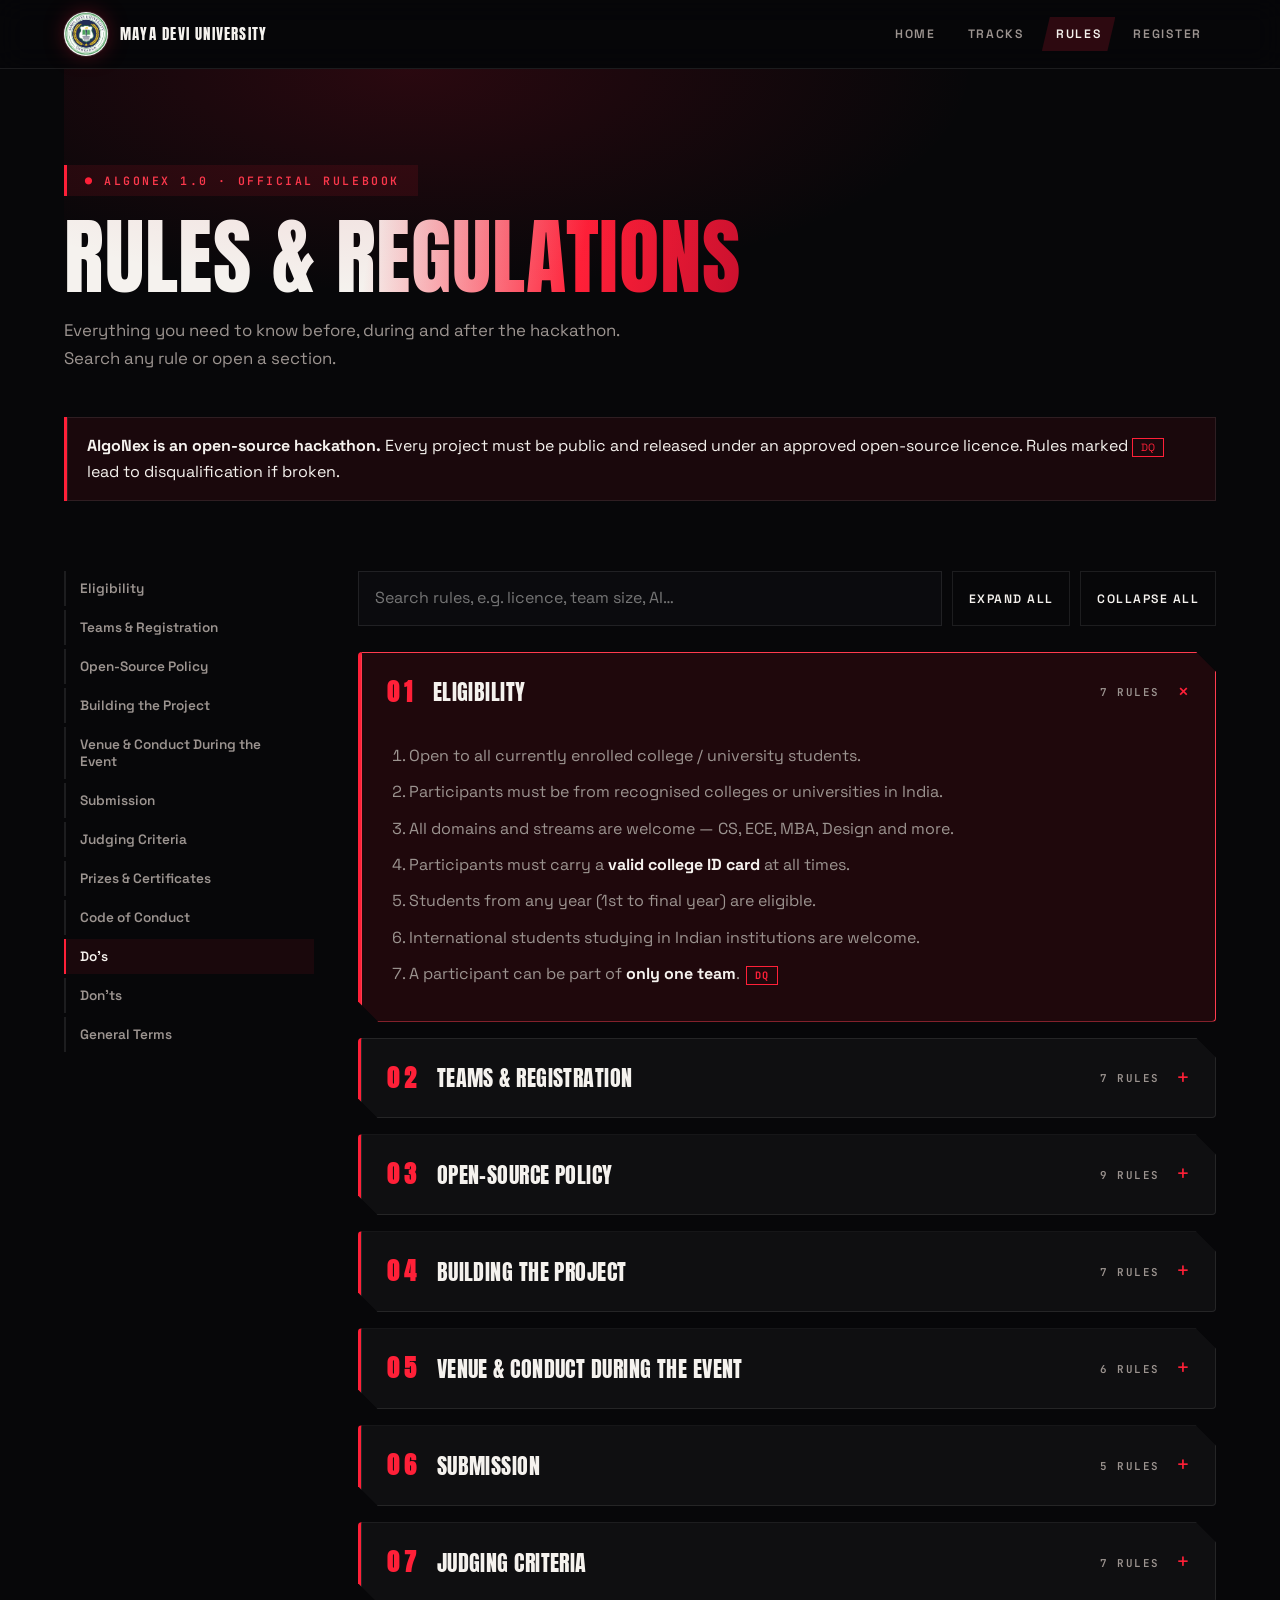
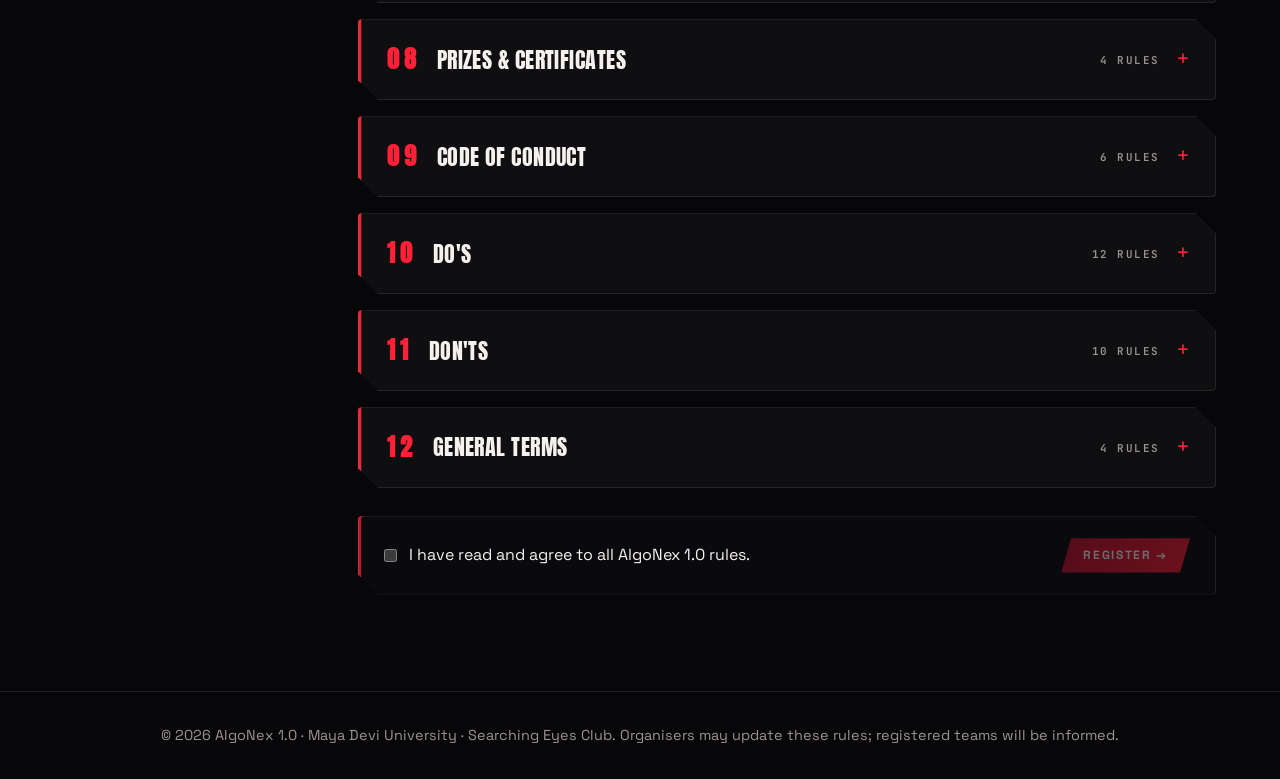
==== commit a9eee284: "Changes Co-authored-by: MaxBurn-09 <183086284+MaxBurn-09@users.noreply.github.com>" ====
--- a/public/site/rules.html
+++ b/public/site/rules.html
@@ -1,4 +1,4 @@
-<!DOCTYPE html><html lang="en"><head><meta charset="utf-8"><meta name="viewport" content="width=device-width,initial-scale=1"><script>try{document.documentElement.dataset.theme=localStorage.getItem("mdu-theme")||"dark"}catch(e){document.documentElement.dataset.theme="dark"}</script><link rel="icon" href="logo.png"><link href="https://fonts.googleapis.com/css2?family=Space+Grotesk:wght@400;500;700&family=Bodoni+Moda:wght@700;800;900&display=swap" rel="stylesheet"><link rel="stylesheet" href="style.css"><link rel="stylesheet" href="pages.css"><title>Rules &amp; Regulations | AlgoNex 1.0</title><meta name="description" content="Official rules and regulations for AlgoNex 1.0, the open-source hackathon at Maya Devi University."></head><body>
+<!DOCTYPE html><html lang="en"><head><meta charset="utf-8"><meta name="viewport" content="width=device-width,initial-scale=1"><script>try{document.documentElement.dataset.theme=localStorage.getItem("mdu-theme")||"dark"}catch(e){document.documentElement.dataset.theme="dark"}</script><link rel="icon" href="logo.png"><link href="https://fonts.googleapis.com/css2?family=Anton&family=JetBrains+Mono:wght@500;600;700&family=Space+Grotesk:wght@400;500;600;700&display=swap" rel="stylesheet"><link rel="stylesheet" href="style.css"><link rel="stylesheet" href="pages.css"><title>Rules &amp; Regulations | AlgoNex 1.0</title><meta name="description" content="Official rules and regulations for AlgoNex 1.0, the open-source hackathon at Maya Devi University."></head><body>
 <header class="ptop"><div class="wrap"><a href="index.html" class="logo"><img src="logo.png" alt="Maya Devi University logo" width="40" height="40"><span>MAYA DEVI UNIVERSITY</span></a><nav><a href="index.html">Home</a><a href="tracks.html" >Tracks</a><a href="rules.html" class="act">Rules</a><a href="index.html#registration">Register</a></nav></div></header>
 <main class="wrap">
 <section class="phero"><span class="badge">AlgoNex 1.0 · Official Rulebook</span><h1>Rules &amp; <span class="grad">Regulations</span></h1><p class="sub">Everything you need to know before, during and after the hackathon. Search any rule or open a section.</p>
--- a/public/site/style.css
+++ b/public/site/style.css
@@ -1,124 +1,272 @@
-:root{color-scheme:dark;--bg:#060203;--bgc:6,2,3;--surface:#0F0508;--sf:15,5,8;--deep:#1A0509;--dp:26,5,9;--purple:#C8102E;--violet:#FF2A3D;--accent:#FF3B4E;--a:255,42,61;--a2:200,16,46;--ink:#F6EAE7;--ink-c:246,234,231;--gold:#FFC857;--white:#fff;--muted:#B09C9A;--line:rgba(255,42,61,.28);--glass:rgba(255,255,255,.045);--r:20px}
-[data-theme=light]{color-scheme:light;--bg:#F7F1EA;--bgc:247,241,234;--surface:#fff;--sf:255,255,255;--deep:#EBDDD3;--dp:235,221,211;--purple:#B3121F;--violet:#D61F2C;--accent:#B3121F;--a:214,31,44;--a2:179,18,31;--ink:#1A0A0C;--ink-c:26,10,12;--muted:#6B5558;--line:rgba(179,18,31,.25);--glass:rgba(255,255,255,.72)}
+/* ============================================================
+   ALGONEX 1.0 — PREMIUM DARK DESIGN SYSTEM
+   Sharp, aggressive, high-contrast. Red on near-black.
+   ============================================================ */
+
+:root{
+  color-scheme:dark;
+  --bg:#070709; --bgc:7,7,9;
+  --surface:#0D0D11; --sf:13,13,17;
+  --deep:#141419; --dp:20,20,25;
+  --purple:#C8102E; --violet:#FF2038; --accent:#FF3B4E;
+  --a:255,32,56; --a2:200,16,46;
+  --ink:#F5F2EE; --ink-c:245,242,238;
+  --gold:#FFC857; --white:#fff;
+  --muted:#9C9490;
+  --line:rgba(255,255,255,.09);
+  --line-red:rgba(255,32,56,.35);
+  --glass:rgba(255,255,255,.035);
+  --r:4px;
+  --disp:'Anton',Impact,sans-serif;
+  --body:'Space Grotesk',system-ui,sans-serif;
+  --mono:'JetBrains Mono',ui-monospace,Menlo,monospace;
+}
+[data-theme=light]{
+  color-scheme:light;
+  --bg:#F4F1EC; --bgc:244,241,236;
+  --surface:#FFFFFF; --sf:255,255,255;
+  --deep:#E7E1D8; --dp:231,225,216;
+  --purple:#B3121F; --violet:#D61F2C; --accent:#B3121F;
+  --a:214,31,44; --a2:179,18,31;
+  --ink:#171114; --ink-c:23,17,20;
+  --muted:#6E6064;
+  --line:rgba(23,17,20,.14);
+  --line-red:rgba(179,18,31,.35);
+  --glass:rgba(255,255,255,.7);
+}
+
 *{box-sizing:border-box;margin:0;padding:0}
-html{scroll-behavior:smooth;scroll-padding-top:80px}
-body{background:var(--bg);color:var(--ink);font:400 16px/1.6 'Space Grotesk',system-ui,sans-serif;overflow-x:hidden;background-image:linear-gradient(rgba(var(--a),.07) 1px,transparent 1px),linear-gradient(90deg,rgba(var(--a),.07) 1px,transparent 1px);background-size:56px 56px}
-h1,h2,h3,.logo,.big{font-family:'Bodoni Moda',Georgia,serif;line-height:1.05}
+html{scroll-behavior:smooth;scroll-padding-top:90px;-webkit-font-smoothing:antialiased}
+body{
+  background:var(--bg);color:var(--ink);
+  font:400 16px/1.65 var(--body);
+  overflow-x:hidden;
+  background-image:
+    radial-gradient(ellipse 90% 60% at 50% -10%,rgba(var(--a2),.14),transparent 60%),
+    linear-gradient(rgba(var(--ink-c),.028) 1px,transparent 1px),
+    linear-gradient(90deg,rgba(var(--ink-c),.028) 1px,transparent 1px);
+  background-size:auto,64px 64px,64px 64px;
+}
+h1,h2,h3,.logo,.big{font-family:var(--disp);font-weight:400;text-transform:uppercase;line-height:1;letter-spacing:.01em}
 a{color:inherit;text-decoration:none}
 button{font:inherit;color:inherit;cursor:pointer}
+img{max-width:100%}
+::selection{background:var(--violet);color:#fff}
 :focus-visible{outline:2px solid var(--accent);outline-offset:3px}
-.wrap{max-width:1180px;margin:auto;padding:0 22px}
-.narrow{max-width:820px}
+::-webkit-scrollbar{width:10px}
+::-webkit-scrollbar-track{background:var(--bg)}
+::-webkit-scrollbar-thumb{background:var(--deep);border:2px solid var(--bg);border-radius:6px}
+::-webkit-scrollbar-thumb:hover{background:var(--purple)}
+
+.wrap{max-width:1200px;margin:auto;padding:0 24px}
+.narrow{max-width:840px}
 .ctr{text-align:center;margin-inline:auto}
-.sec{padding:96px 0;position:relative}
-.alt{background:linear-gradient(180deg,transparent,rgba(var(--dp),.7),transparent)}
-.sec h2{font-size:clamp(2rem,5vw,3.6rem);margin-bottom:14px}
-.sub{color:var(--muted);max-width:560px;margin-bottom:44px}
-.grad{background:linear-gradient(100deg,var(--ink),var(--violet) 55%,var(--purple));-webkit-background-clip:text;background-clip:text;color:transparent}
-.split{display:grid;grid-template-columns:1fr 1fr;gap:48px;align-items:center}
-.grid{display:grid;gap:18px;grid-template-columns:repeat(auto-fit,minmax(250px,1fr))}
-.rv{opacity:0;transform:translateY(24px);transition:opacity .8s,transform .8s}
+.sec{padding:clamp(80px,10vw,128px) 0;position:relative}
+.alt{background:linear-gradient(180deg,transparent,rgba(var(--dp),.55) 18%,rgba(var(--dp),.55) 82%,transparent)}
+.sec h2{font-size:clamp(2.4rem,5.5vw,4.2rem);margin-bottom:16px}
+.sec h2::after{content:"";display:block;width:72px;height:5px;margin-top:18px;background:var(--violet);box-shadow:0 0 18px rgba(var(--a),.7)}
+.sec h2.ctr::after{margin-inline:auto}
+.sub{color:var(--muted);font-size:1.05rem;line-height:1.7;max-width:600px;margin-bottom:44px}
+.grad{background:linear-gradient(100deg,var(--ink) 10%,var(--violet) 60%,var(--purple));-webkit-background-clip:text;background-clip:text;color:transparent;padding-bottom:.08em}
+.split{display:grid;grid-template-columns:1fr 1fr;gap:56px;align-items:center}
+.grid{display:grid;gap:20px;grid-template-columns:repeat(auto-fit,minmax(260px,1fr))}
+.rv{opacity:0;transform:translateY(26px);transition:opacity .8s,transform .8s}
 .rv.in{opacity:1;transform:none}
 
-.btn{display:inline-block;padding:14px 28px;border-radius:99px;font-weight:700;letter-spacing:.04em;background:linear-gradient(120deg,var(--purple),var(--violet));border:1px solid transparent;box-shadow:0 10px 40px -10px var(--purple);transition:transform .25s,box-shadow .25s}
-.btn:hover{transform:translateY(-3px);box-shadow:0 16px 50px -8px var(--violet)}
-.btn.ghost{background:transparent;border-color:var(--line);box-shadow:none}
-.btn.ghost:hover{border-color:var(--accent);background:var(--glass)}
-.btn.sm{padding:9px 18px;font-size:.85rem}
+/* ===== BUTTONS — bevelled, loud ===== */
+.btn{
+  display:inline-block;position:relative;padding:16px 36px;
+  font:700 .85rem/1.2 var(--body);letter-spacing:.14em;text-transform:uppercase;white-space:nowrap;text-align:center;
+  color:#fff;background:linear-gradient(120deg,var(--purple),var(--violet));
+  clip-path:polygon(14px 0,100% 0,calc(100% - 14px) 100%,0 100%);
+  box-shadow:0 12px 44px -12px rgba(var(--a2),.8);
+  transition:transform .2s,box-shadow .25s,filter .25s,translate .2s;
+}
+.btn:hover{transform:translateY(-2px);filter:brightness(1.15);box-shadow:0 18px 56px -10px rgba(var(--a),.9)}
+.btn.ghost{background:rgba(var(--a),.1);color:var(--ink);box-shadow:inset 0 0 0 1px var(--line-red)}
+.btn.ghost:hover{background:rgba(var(--a),.22);box-shadow:inset 0 0 0 1px var(--accent)}
+.btn.sm{padding:10px 22px;font-size:.75rem;clip-path:polygon(10px 0,100% 0,calc(100% - 10px) 100%,0 100%)}
 .btn.ld{opacity:.7;pointer-events:none}
-
+.btn.ld::after{content:"";display:inline-block;width:14px;height:14px;margin-left:10px;border:2px solid #fff;border-top-color:transparent;border-radius:50%;vertical-align:-2px;animation:spin .7s linear infinite}
+
+/* ===== NAV ===== */
 .nav{position:fixed;inset:0 0 auto;z-index:50;padding:14px 0;transition:.3s}
 .nav.sc{padding:8px 0}
-.nb{display:flex;align-items:center;justify-content:space-between;gap:16px;position:relative;isolation:isolate;width:calc(100% - 24px);max-width:1080px;padding:8px 10px 8px 22px}
-.nb::before{content:"";position:absolute;inset:0;z-index:-1;border-radius:99px;background:rgba(var(--bgc),.72);border:1px solid var(--line);backdrop-filter:blur(16px);opacity:0;transition:.3s}
+.nb{display:flex;align-items:center;justify-content:space-between;gap:16px;position:relative;isolation:isolate;width:calc(100% - 24px);max-width:1120px;padding:8px 10px 8px 22px}
+.nb::before{content:"";position:absolute;inset:0;z-index:-1;background:rgba(var(--bgc),.78);border:1px solid var(--line);backdrop-filter:blur(18px);-webkit-backdrop-filter:blur(18px);clip-path:polygon(18px 0,100% 0,calc(100% - 18px) 100%,0 100%);opacity:0;transition:.3s}
 .nav.sc .nb::before{opacity:1}
-.logo{display:flex;flex-direction:column;font-size:1.5rem;font-weight:800}
-.logo b{font:700 .6rem 'Space Grotesk';letter-spacing:.32em;color:var(--accent)}
-#links{display:flex;gap:6px;list-style:none}
-#links a{display:block;padding:8px 13px;border-radius:99px;font-size:.8rem;font-weight:500;letter-spacing:.1em;color:var(--muted);text-transform:uppercase;transition:.25s}
-#links a:hover,#links a.act{color:var(--ink);background:rgba(var(--a),.14)}
+.logo{display:flex;align-items:center;gap:12px}
+.logo img{width:44px;height:44px;border-radius:50%;background:#fff;box-shadow:0 0 0 1px var(--line),0 0 24px -6px rgba(var(--a),.6)}
+.logo span{display:flex;flex-direction:column;font-size:.95rem;letter-spacing:.08em;line-height:1.15;max-width:150px}
+.logo b{font:700 .58rem var(--body);letter-spacing:.28em;color:var(--accent)}
+#links{display:flex;gap:4px;list-style:none}
+#links a{display:block;padding:9px 14px;font:600 .74rem var(--body);letter-spacing:.14em;text-transform:uppercase;color:var(--muted);transition:color .2s,background .2s;clip-path:polygon(8px 0,100% 0,calc(100% - 8px) 100%,0 100%)}
+#links a:hover,#links a.act{color:var(--ink);background:rgba(var(--a),.16)}
 #burger{display:none;background:none;border:0;width:40px;height:40px;position:relative;z-index:70}
-#burger span{position:absolute;left:8px;right:8px;height:2px;background:var(--ink);border-radius:2px;transition:.3s}
+#burger span{position:absolute;left:8px;right:8px;height:2px;background:var(--ink);transition:.3s}
 #burger span:first-child{top:15px}#burger span:last-child{top:23px}
 .nav.open #burger span:first-child{top:19px;transform:rotate(45deg)}
 .nav.open #burger span:last-child{top:19px;transform:rotate(-45deg)}
-
-.hero{position:relative;min-height:100vh;display:flex;align-items:center;padding:130px 0 70px;overflow:hidden}
+#tg{width:38px;height:38px;flex:none;border-radius:50%;border:1px solid var(--line);background:var(--glass);font-size:1.05rem;display:grid;place-items:center;transition:.3s}
+#tg:hover{border-color:var(--accent);box-shadow:0 0 20px -4px rgba(var(--a),.7)}
+
+/* ===== HERO ===== */
+.hero{position:relative;min-height:100vh;display:flex;align-items:center;padding:120px 0 80px;overflow:hidden}
 #fx{position:absolute;inset:0;width:100%;height:100%;pointer-events:none}
-.blob{position:absolute;border-radius:50%;filter:blur(90px);pointer-events:none}
-.b1{width:520px;height:520px;background:rgba(var(--a2),.45);top:-120px;left:-140px}
-.b2{width:420px;height:420px;background:rgba(var(--a),.25);bottom:-100px;right:-80px}
-.hero-in{position:relative;display:grid;grid-template-columns:1.15fr .85fr;gap:40px;align-items:center}
-.badge{display:inline-block;padding:7px 16px;border:1px solid var(--line);border-radius:99px;background:var(--glass);font-size:.72rem;letter-spacing:.2em;text-transform:uppercase;color:var(--accent);margin-bottom:22px}
-h1{font-size:clamp(2.6rem,6.5vw,5.2rem);font-weight:800;letter-spacing:-.02em;margin-bottom:22px}
-.lead{color:var(--muted);font-size:1.15rem;max-width:520px;margin-bottom:30px}
-.cta{display:flex;gap:14px;flex-wrap:wrap;margin-bottom:26px}
-.chips{display:flex;flex-wrap:wrap;gap:10px;list-style:none}
+.blob{position:absolute;border-radius:50%;filter:blur(110px);pointer-events:none}
+.b1{width:560px;height:560px;background:rgba(var(--a2),.4);top:-140px;left:-160px}
+.b2{width:460px;height:460px;background:rgba(var(--a),.22);bottom:-120px;right:-100px}
+.hero-in{position:relative;z-index:2;display:grid;grid-template-columns:1fr;justify-items:center;text-align:center;transform:translateY(calc(var(--hp,0)*-70px)) scale(calc(1 - var(--hp,0)*.12));opacity:calc(1 - var(--hp,0)*1.3)}
+.hero-in>div:first-child{display:flex;flex-direction:column;align-items:center}
+.hero-in .vis{order:-1;max-width:150px}
+.badge{display:inline-block;padding:8px 18px;border-left:3px solid var(--violet);background:rgba(var(--a),.1);font:600 .72rem var(--mono);letter-spacing:.22em;text-transform:uppercase;color:var(--accent);margin-bottom:26px}
+.badge::before{content:"● ";color:var(--violet);animation:flick 3s infinite}
+h1{font-size:clamp(3.4rem,11vw,9rem);margin-bottom:24px}
+.hero h1 .grad{display:inline-block;filter:drop-shadow(0 0 26px rgba(var(--a),.5));animation:flick 8s infinite}
+@keyframes flick{0%,18%,22%,62%,64%,100%{opacity:1}20%,63%{opacity:.4}21%{opacity:.9}}
+.h1s{display:block;margin-top:clamp(14px,2.4vw,28px);font:600 clamp(.85rem,2vw,1.5rem) var(--body);letter-spacing:.34em;color:var(--accent);text-transform:uppercase}
+.lead{color:var(--muted);font-size:1.15rem;line-height:1.75;max-width:580px;margin:0 auto 32px}
+.cta{display:flex;gap:16px;flex-wrap:wrap;justify-content:center;align-items:stretch;margin-bottom:28px}
+.chips{display:flex;flex-wrap:wrap;gap:10px;justify-content:center;list-style:none}
 .chips.ctr{justify-content:center}
-.chips li{padding:6px 14px;border:1px solid var(--line);border-radius:99px;font-size:.78rem;letter-spacing:.06em;text-transform:uppercase;background:var(--glass)}
-.cd{display:flex;gap:10px;margin-top:34px}
-.cd div{flex:1;max-width:100px;text-align:center;padding:12px 6px;border-radius:16px;background:var(--glass);border:1px solid var(--line);backdrop-filter:blur(10px)}
-.cd b{display:block;font:800 2rem 'Bodoni Moda';font-variant-numeric:tabular-nums}
-.cd small{color:var(--muted);font-size:.65rem;letter-spacing:.16em;text-transform:uppercase}
-.live{font:800 1.6rem 'Bodoni Moda';color:var(--accent)}
-
-.vis{position:relative;aspect-ratio:1;width:100%;max-width:460px;margin:auto;display:grid;place-items:center}
-.ring{position:absolute;border:1px dashed var(--line);border-radius:50%;animation:spin 26s linear infinite}
-.r1{inset:0}.r2{inset:11%;animation-direction:reverse;border-style:solid;border-color:rgba(var(--a),.35)}.r3{inset:22%;animation-duration:12s}
+.chips li{padding:7px 18px;background:rgba(var(--a),.1);box-shadow:inset 0 0 0 1px var(--line-red);clip-path:polygon(8px 0,100% 0,calc(100% - 8px) 100%,0 100%);font:600 .74rem var(--body);letter-spacing:.1em;text-transform:uppercase}
+.cd{display:flex;gap:12px;justify-content:center;margin-top:42px}
+.cd div{flex:1;min-width:88px;max-width:112px;text-align:center;padding:16px 10px 14px;background:rgba(var(--sf),.7);box-shadow:inset 0 -3px 0 var(--violet),inset 0 0 0 1px var(--line)}
+.cd b{display:block;font:400 2.1rem/1.1 var(--disp);font-variant-numeric:tabular-nums}
+.cd small{display:block;margin-top:7px;color:var(--muted);font:600 .6rem var(--mono);letter-spacing:.2em;text-transform:uppercase}
+.live{font:400 1.6rem var(--disp);color:var(--accent);text-transform:uppercase}
+
+.vis{position:relative;aspect-ratio:1;width:100%;max-width:460px;margin:auto;display:grid;place-items:center;translate:0 calc(var(--sy,0)*-.12px)}
+.ring{position:absolute;border:1px dashed var(--line-red);border-radius:50%;animation:spin 26s linear infinite}
+.r1{inset:0}.r2{inset:11%;animation-direction:reverse;border-style:solid;border-color:rgba(var(--a),.3)}.r3{inset:22%;animation-duration:12s}
 .ring::after{content:"";position:absolute;top:-5px;left:50%;width:10px;height:10px;border-radius:50%;background:var(--accent);box-shadow:0 0 16px var(--accent)}
-.core{width:44%;aspect-ratio:1;border-radius:28px;display:grid;place-items:center;font:800 2.6rem 'Bodoni Moda';background:linear-gradient(135deg,rgba(var(--a2),.9),rgba(var(--dp),.95));border:1px solid var(--accent);box-shadow:0 0 90px rgba(var(--a2),.6),inset 0 0 30px rgba(var(--a),.3);transform:rotate(-8deg);animation:float 5s ease-in-out infinite}
-.code{position:absolute;font:12px ui-monospace,Menlo,monospace;padding:8px 12px;border-radius:10px;background:rgba(var(--sf),.85);border:1px solid var(--line);color:var(--accent);animation:float 6s ease-in-out infinite;backdrop-filter:blur(6px)}
+.core{width:84%;aspect-ratio:1;border-radius:50%;display:grid;place-items:center;box-shadow:0 0 90px rgba(var(--a),.45),0 0 0 8px rgba(var(--a),.1);animation:float 5s ease-in-out infinite}
+.core img{width:100%;height:auto;border-radius:50%;display:block}
+.code{position:absolute;font:11px var(--mono);padding:8px 12px;background:rgba(var(--sf),.9);box-shadow:inset 0 0 0 1px var(--line-red);color:var(--accent);animation:float 6s ease-in-out infinite}
+.hero-in .code{display:none}
 @keyframes spin{to{transform:rotate(360deg)}}
 @keyframes float{50%{translate:0 -14px}}
 
-.stats{border-block:1px solid var(--line);background:rgba(var(--sf),.6)}
+/* decorative creature arms + eyes (kept subtle) */
+.arm{position:absolute;width:min(40vw,460px);bottom:-4%;z-index:1;pointer-events:none;filter:drop-shadow(0 0 7px rgba(var(--a),.8));animation:reach 7s ease-in-out infinite;opacity:calc((1 - var(--hp,0)*1.2)*.8)}
+.arm.l{left:-7%}.arm.r{right:-7%;transform:scaleX(-1);animation-delay:-3s}
+@keyframes reach{50%{translate:14px -12px;rotate:-2deg}}
+.eyes{position:absolute;display:flex;gap:16px;z-index:1;pointer-events:none;animation:blink 7s infinite}
+.eyes i{width:13px;height:6px;border-radius:50%;background:var(--violet);box-shadow:0 0 14px 4px rgba(var(--a),.9)}
+@keyframes blink{0%,44%,48%,100%{opacity:1}45%,47%{opacity:0}}
+.vine{position:fixed;top:0;height:100%;width:48px;z-index:2;pointer-events:none;opacity:.55}
+.vine.l{left:0}.vine.r{right:0}
+.vine path{fill:none;stroke:var(--violet);stroke-width:2.5;stroke-linecap:round;stroke-dasharray:1;stroke-dashoffset:calc(1 - var(--sp,0))}
+
+/* ===== MARQUEE ===== */
+.mq{overflow:hidden;padding:22px 0;border-block:1px solid var(--line);font:400 clamp(2.2rem,6.5vw,4.6rem)/1.1 var(--disp);text-transform:uppercase;white-space:nowrap;background:rgba(var(--sf),.4)}
+.mq div{width:max-content}
+.mq .r1{color:transparent;-webkit-text-stroke:1px rgba(var(--a),.6);transform:translateX(calc(var(--sy,0)*-.4px))}
+.mq .r2{background:linear-gradient(90deg,var(--purple),var(--accent),var(--gold));-webkit-background-clip:text;background-clip:text;color:transparent;transform:translateX(calc(-70% + var(--sy,0)*.4px))}
+
+/* ===== STATS ===== */
+.stats{border-bottom:1px solid var(--line);background:rgba(var(--sf),.55)}
 #stats{display:grid;grid-template-columns:repeat(4,1fr)}
-.stat{padding:40px 10px;text-align:center;border-right:1px solid var(--line)}
+.stat{padding:44px 10px;text-align:center;border-right:1px solid var(--line)}
 .stat:last-child{border:0}
-.stat b{display:block;font:800 clamp(2rem,5vw,3.6rem) 'Bodoni Moda'}
-.stat span{color:var(--muted);font-size:.8rem;letter-spacing:.16em;text-transform:uppercase}
-
-.card{position:relative;overflow:hidden;background:var(--glass);border:1px solid var(--line);border-radius:var(--r);padding:26px;backdrop-filter:blur(12px);transition:transform .35s,border-color .35s,box-shadow .35s,opacity .8s}
-.card::before{content:"";position:absolute;inset:0;pointer-events:none;opacity:0;transition:.3s;background:radial-gradient(260px circle at var(--x,50%) var(--y,50%),rgba(var(--a),.22),transparent 70%)}
+.stat b{display:block;font:400 clamp(2.4rem,5vw,3.8rem)/1 var(--disp);background:linear-gradient(180deg,var(--ink),rgba(var(--ink-c),.65));-webkit-background-clip:text;background-clip:text;color:transparent}
+.stat span{display:block;margin-top:8px;color:var(--muted);font:600 .72rem var(--mono);letter-spacing:.2em;text-transform:uppercase}
+
+/* ===== STORY SCRUB ===== */
+.story{height:260vh;position:relative}
+.story .sticky{position:sticky;top:0;height:100vh;display:grid;place-items:center;overflow:hidden;perspective:900px}
+.story .sticky::before{content:"";position:absolute;inset:0;background:radial-gradient(circle,rgba(var(--a2),.32),transparent 70%);opacity:var(--p,0)}
+.sghost{position:absolute;font:400 clamp(3rem,11vw,11rem)/1 var(--disp);text-transform:uppercase;color:transparent;-webkit-text-stroke:2px rgba(var(--a),.3);transform:rotateX(calc(var(--p,0)*180deg));white-space:nowrap;user-select:none}
+#storyText{position:relative;max-width:920px;padding:0 24px;font:400 clamp(1.7rem,4.6vw,3.4rem)/1.15 var(--disp);text-transform:uppercase;text-align:center}
+.sw{display:inline-block;opacity:.14;transition:opacity .35s,text-shadow .35s,color .35s}
+.sw.on{opacity:1}.sw.hot{color:var(--violet);text-shadow:0 0 20px rgba(var(--a),.8)}
+
+/* ===== CARDS — angular lab panels ===== */
+.card{
+  position:relative;overflow:hidden;padding:30px;
+  background:rgba(var(--sf),.65);border-radius:var(--r);
+  clip-path:polygon(0 0,calc(100% - 20px) 0,100% 20px,100% 100%,20px 100%,0 calc(100% - 20px));
+  box-shadow:inset 0 0 0 1px var(--line),inset 3px 0 0 var(--purple);
+  transition:transform .35s,box-shadow .35s,opacity .8s;
+}
+.card::before{content:"";position:absolute;inset:0;pointer-events:none;opacity:0;transition:.3s;background:radial-gradient(280px circle at var(--x,50%) var(--y,50%),rgba(var(--a),.18),transparent 70%)}
 .card:hover::before{opacity:1}
-a.card:hover,.grid>.card:hover{transform:translateY(-6px);border-color:var(--accent);box-shadow:0 20px 60px -20px var(--purple)}
-.card .n{color:var(--accent);font:700 .8rem 'Bodoni Moda'}
-.card .ic{font-size:1.8rem;margin:10px 0}
-.card h3{font-size:1.25rem;margin-bottom:8px}
+.grid>.card:hover,.card:hover{transform:translateY(-5px);box-shadow:inset 0 0 0 1px var(--accent),inset 3px 0 0 var(--accent),0 22px 50px -24px rgba(var(--a),.6)}
+.card .n{display:inline-block;align-self:flex-start;width:max-content;background:var(--purple);color:#fff;padding:3px 10px;font:700 .68rem var(--mono);letter-spacing:.2em}
+.card .ic{font-size:1.9rem;margin:12px 0}
+.card h3{font-size:1.35rem;margin-bottom:10px;letter-spacing:.03em}
 .card p{color:var(--muted);font-size:.95rem}
 .card .ar{position:absolute;right:22px;bottom:18px;color:var(--accent);transition:.3s}
 .card:hover .ar{transform:translateX(6px)}
-.dt small{color:var(--accent);letter-spacing:.14em;text-transform:uppercase;font-size:.7rem}
-.dt h3{font-size:1.6rem;margin:6px 0 0}
-
-.flow{display:flex;flex-direction:column;gap:6px;padding:32px}
-.flow div{display:flex;align-items:center;gap:16px;padding:12px 16px;border-radius:14px;border:1px solid var(--line);font:700 1.1rem 'Bodoni Moda';letter-spacing:.08em;animation:glow 5s infinite;animation-delay:calc(var(--i)*1s)}
+.dt small{color:var(--accent);font:600 .68rem var(--mono);letter-spacing:.18em;text-transform:uppercase}
+.dt h3{font-size:1.5rem;margin:8px 0 0}
+
+/* ===== FLOW ===== */
+.flow{display:flex;flex-direction:column;gap:6px;padding:34px}
+.flow div{display:flex;align-items:center;gap:16px;padding:13px 18px;box-shadow:inset 0 0 0 1px var(--line);font:400 1.15rem var(--disp);letter-spacing:.1em;text-transform:uppercase;animation:glow 5s infinite;animation-delay:calc(var(--i)*1s)}
 .flow i{font-style:normal;color:var(--accent);text-align:center;line-height:1;opacity:.6}
-@keyframes glow{0%,20%,100%{background:transparent}8%{background:rgba(var(--a2),.35);box-shadow:0 0 30px rgba(var(--a),.4)}}
-
+@keyframes glow{0%,20%,100%{background:transparent}8%{background:rgba(var(--a2),.3);box-shadow:inset 0 0 0 1px var(--line),0 0 30px rgba(var(--a),.35)}}
+
+/* ===== STEPS ===== */
 .steps{list-style:none;display:grid;grid-template-columns:repeat(7,1fr);margin:40px 0 90px}
 .steps li{position:relative;padding-top:30px;border-top:2px solid rgba(var(--ink-c),.1);color:var(--muted);font-size:.85rem;text-transform:uppercase;letter-spacing:.06em;transition:.6s}
 .steps li::before{content:"";position:absolute;top:-7px;left:0;width:12px;height:12px;border-radius:50%;background:var(--bg);border:2px solid rgba(var(--sf),.25);transition:.6s}
-.steps b{display:block;font:800 1.7rem 'Bodoni Moda';color:rgba(var(--sf),.2);transition:.6s}
-.steps li.in{border-color:var(--violet);color:#fff}
+.steps b{display:block;font:400 1.7rem var(--disp);color:rgba(var(--sf),.2);transition:.6s}
+.steps li.in{border-color:var(--violet);color:var(--ink)}
 .steps li.in::before{background:var(--accent);border-color:var(--accent);box-shadow:0 0 18px var(--accent)}
 .steps li.in b{color:var(--accent)}
 
-.prz{display:grid;grid-template-columns:repeat(3,1fr);gap:18px;align-items:end}
-.pz{text-align:center;padding:34px 20px}
-.pz b{display:block;font:800 clamp(2rem,4vw,3rem) 'Bodoni Moda';margin-top:10px}
-.pz.first{padding:56px 20px;border-color:var(--accent);background:linear-gradient(180deg,rgba(var(--a2),.3),var(--glass));box-shadow:0 0 80px -20px var(--purple)}
-.pz .medal{font-size:2.2rem}
-
-.judge{padding:32px;display:grid;gap:22px}
-.jr div{display:flex;justify-content:space-between;font-weight:500;margin-bottom:8px}
-.bar{height:8px;background:rgba(var(--ink-c),.08);border-radius:9px;overflow:hidden}
-.bar i{display:block;height:100%;width:0;border-radius:9px;background:linear-gradient(90deg,var(--purple),var(--accent));transition:width 1.4s cubic-bezier(.2,.8,.2,1)}
+/* ===== THEMES ===== */
+.tsplit{display:grid;grid-template-columns:.9fr 1.1fr;gap:56px}
+.tside{position:sticky;top:110px;align-self:start}
+.orb{margin-top:10px;width:min(300px,100%);aspect-ratio:1;position:relative;display:grid;place-items:center;text-align:center;border-radius:50%;background:radial-gradient(circle,rgba(var(--a2),.4),transparent 70%)}
+.orb::before{content:"";position:absolute;inset:0;border-radius:50%;border:2px solid transparent;border-top-color:var(--accent);border-right-color:var(--violet);transform:rotate(calc(var(--sy,0)*.25deg))}
+.orb span{display:block;font-size:5rem;line-height:1.2}
+.orb b{font:600 .85rem var(--mono);letter-spacing:.24em;color:var(--accent)}
+.orb span.pop{animation:pop .5s cubic-bezier(.2,1.4,.4,1)}
+@keyframes pop{from{transform:scale(.4) rotate(-30deg);opacity:0}}
+.tlist{display:grid;gap:24px}
+.tlist .card{min-height:230px;padding:34px;display:flex;flex-direction:column;justify-content:center;opacity:.35;transform:scale(.96)}
+.tlist .card.on{opacity:1;transform:none;box-shadow:inset 0 0 0 1px var(--accent),inset 3px 0 0 var(--accent),0 20px 70px -25px rgba(var(--a2),.8)}
+.tlist .card h3{font-size:1.8rem}
+
+/* ===== ROADMAP TIMELINE ===== */
+.dl{font:600 1rem var(--mono);letter-spacing:.5em;color:var(--accent);margin:48px 0 6px;text-transform:uppercase}
+.dl small{display:block;letter-spacing:.16em;font-size:.72rem;color:var(--muted);margin-top:6px}
+.rm{position:relative;margin:20px 0 44px}
+.rm svg{position:absolute;left:0;top:0;overflow:visible;pointer-events:none}
+.rm .bg{fill:none;stroke:rgba(var(--ink-c),.2);stroke-width:2}
+.rm .fg{fill:none;stroke:var(--violet);stroke-width:3;stroke-linecap:round}
+.rm .head{position:absolute;left:0;top:0;width:16px;height:16px;margin:-8px;border-radius:50%;background:var(--violet);border:3px solid #fff;box-shadow:0 0 0 5px rgba(var(--a),.4),0 0 24px 8px var(--violet);opacity:0;pointer-events:none;will-change:transform}
+.tn{position:absolute;width:0;height:0}
+.tn::before{content:"";position:absolute;left:-8px;top:-8px;width:16px;height:16px;border-radius:50%;background:var(--bg);border:2px solid rgba(var(--ink-c),.5);transition:.4s}
+.tn.on::before{background:var(--violet);border-color:#fff;box-shadow:0 0 18px var(--violet)}
+.tn.key::before{width:22px;height:22px;left:-11px;top:-11px;border-color:var(--gold)}
+.tn.key.on::before{background:var(--gold);box-shadow:0 0 26px var(--gold)}
+.tt{position:absolute;bottom:16px;left:50%;transform:translateX(-50%);white-space:nowrap;font:600 .76rem var(--mono);letter-spacing:.16em;color:var(--muted);transition:.4s}
+.tl{position:absolute;top:18px;left:50%;transform:translateX(-50%);width:140px;text-align:center;font-size:.8rem;line-height:1.3;color:var(--muted);transition:.4s}
+.tn.on .tt{color:var(--accent)}.tn.on .tl{color:var(--ink)}
+
+/* ===== PRIZES ===== */
+.prz{display:grid;grid-template-columns:repeat(3,1fr);gap:20px;align-items:end}
+.pz{text-align:center;padding:36px 20px}
+.pz b{display:block;font:400 clamp(2.2rem,4vw,3.2rem) var(--disp);margin-top:12px}
+.pz small{font:600 .7rem var(--mono);letter-spacing:.2em;text-transform:uppercase;color:var(--muted)}
+.pz.first{padding:58px 20px;background:linear-gradient(180deg,rgba(var(--a2),.35),rgba(var(--sf),.65));box-shadow:inset 0 0 0 1px var(--accent),inset 3px 0 0 var(--accent),0 0 90px -20px rgba(var(--a2),.9)}
+.pz .medal{font-size:2.4rem}
+
+/* ===== JUDGING ===== */
+.judge{padding:34px;display:grid;gap:24px}
+.jr div{display:flex;justify-content:space-between;font-weight:500;margin-bottom:9px}
+.jr div span:last-child{font:600 .85rem var(--mono);color:var(--accent)}
+.bar{height:8px;background:rgba(var(--ink-c),.08);overflow:hidden}
+.bar i{display:block;height:100%;width:0;background:linear-gradient(90deg,var(--purple),var(--accent));box-shadow:0 0 14px rgba(var(--a),.6);transition:width 1.4s cubic-bezier(.2,.8,.2,1)}
 .judge.in .bar i{width:var(--w)}
 
-.acc{border:1px solid var(--line);border-radius:16px;background:var(--glass);margin-bottom:12px;transition:.3s}
-.acc.open{border-color:var(--accent);background:rgba(var(--a2),.1)}
-.acc button{width:100%;display:flex;justify-content:space-between;align-items:center;gap:14px;padding:20px 24px;background:none;border:0;text-align:left;font-weight:700;font-size:1.05rem}
+/* ===== ACCORDIONS ===== */
+.acc{border-left:3px solid var(--violet);background:var(--glass);box-shadow:inset 0 0 0 1px var(--line);margin-bottom:12px;transition:.3s}
+.acc.open{box-shadow:inset 0 0 0 1px var(--accent);background:rgba(var(--a2),.12)}
+.acc button{width:100%;display:flex;justify-content:space-between;align-items:center;gap:14px;padding:20px 24px;background:none;border:0;text-align:left;font-weight:700;font-size:1.02rem}
 .acc i{font-style:normal;font-size:1.5rem;color:var(--accent);transition:.3s}
 .acc.open i{transform:rotate(45deg)}
 .acc .b{display:grid;grid-template-rows:0fr;transition:grid-template-rows .35s}
@@ -126,274 +274,115 @@
 .acc .b>div{overflow:hidden}
 .acc p{padding:0 24px 22px;color:var(--muted)}
 
-.reg-sec{background:radial-gradient(ellipse at 50% 0,rgba(var(--a2),.3),transparent 65%)}
+/* ===== REGISTRATION CTA ===== */
+.reg-sec{background:radial-gradient(ellipse at 50% 0,rgba(var(--a2),.32),transparent 65%)}
+.cta-card{padding:56px 28px}
+.fee{margin:0 0 30px}
+.fee b{display:block;font:400 clamp(3.4rem,10vw,5.8rem)/1 var(--disp);background:linear-gradient(180deg,var(--ink),var(--violet));-webkit-background-clip:text;background-clip:text;color:transparent}
+.fee span{color:var(--muted);font:600 .78rem var(--mono);letter-spacing:.18em;text-transform:uppercase}
+
+/* ===== FORM ===== */
 .form{display:grid;grid-template-columns:1fr 1fr;gap:18px;padding:34px}
-.form label{display:block;font-size:.8rem;letter-spacing:.08em;text-transform:uppercase;color:var(--muted);margin-bottom:6px}
+.form label{display:block;font:600 .76rem var(--mono);letter-spacing:.12em;text-transform:uppercase;color:var(--muted);margin-bottom:6px}
 .form .f{position:relative}.form .full,.form .btn{grid-column:1/-1}
-.form input,.form select,.form textarea{width:100%;padding:13px 15px;border-radius:12px;background:rgba(var(--bgc),.7);border:1px solid var(--line);color:var(--ink);font:inherit;transition:.25s}
+.form input,.form select,.form textarea{width:100%;padding:13px 15px;background:rgba(var(--bgc),.7);border:1px solid var(--line);color:var(--ink);font:inherit;transition:.25s}
 .form input:focus,.form select:focus,.form textarea:focus{outline:0;border-color:var(--accent);box-shadow:0 0 0 3px rgba(var(--a),.25)}
 .form textarea{min-height:110px;resize:vertical}
 .f.bad input,.f.bad select,.f.bad textarea{border-color:#f87171}
 .err{display:block;color:#f87171;font-size:.78rem;min-height:1em;margin-top:4px}
 .chk{display:flex!important;gap:10px;align-items:center;text-transform:none!important;letter-spacing:0!important;font-size:.95rem!important;color:var(--ink)!important}
 .chk input{width:auto}
-.btn.ld::after{content:"";display:inline-block;width:14px;height:14px;margin-left:10px;border:2px solid #fff;border-top-color:transparent;border-radius:50%;vertical-align:-2px;animation:spin .7s linear infinite}
-
+
+/* ===== PEOPLE / PARTNERS ===== */
 .person{text-align:center}
-.av{width:110px;height:110px;border-radius:50%;margin:0 auto 16px;position:relative;overflow:hidden;background:linear-gradient(160deg,var(--purple),var(--deep));border:1px solid var(--line)}
-.av::before,.av::after{content:"";position:absolute;left:50%;transform:translateX(-50%);background:rgba(var(--sf),.25)}
+.av{width:110px;height:110px;margin:0 auto 18px;position:relative;overflow:hidden;background:linear-gradient(160deg,var(--violet),var(--deep));clip-path:polygon(50% 0,100% 25%,100% 75%,50% 100%,0 75%,0 25%)}
+.av::before,.av::after{content:"";position:absolute;left:50%;transform:translateX(-50%);background:rgba(255,255,255,.3)}
 .av::before{top:20%;width:38%;height:38%;border-radius:50%}
 .av::after{bottom:-22%;width:74%;height:52%;border-radius:50% 50% 0 0}
-.partner{display:grid;place-items:center;min-height:120px;text-align:center;border-style:dashed}
-.partner small{display:block;color:var(--accent);letter-spacing:.14em;text-transform:uppercase;font-size:.7rem;margin-top:4px}
-
-.contact{display:grid;grid-template-columns:1fr 1fr;gap:30px;padding:44px;background:linear-gradient(135deg,rgba(var(--a2),.25),var(--glass))}
-.contact h2{font-size:clamp(1.8rem,4vw,2.8rem)}
-.ci p{margin-bottom:10px}.soc{display:flex;gap:10px;flex-wrap:wrap;margin-top:18px}
-.foot{padding:70px 0 34px;text-align:center;border-top:1px solid var(--line);background:linear-gradient(0deg,var(--deep),transparent)}
-.big{font-size:clamp(2.6rem,10vw,8rem);font-weight:800}
-.tag{letter-spacing:.4em;color:var(--accent);font-size:.8rem;margin:10px 0 28px}
-.fl{display:flex;gap:8px 22px;justify-content:center;flex-wrap:wrap;color:var(--muted);font-size:.9rem;margin-bottom:26px}
-.fl a:hover{color:#fff}.cp{color:var(--muted);font-size:.8rem}
-
-.modal{position:fixed;inset:0;z-index:100;display:grid;place-items:center;padding:20px;background:rgba(var(--bgc),.8);backdrop-filter:blur(8px);opacity:0;pointer-events:none;transition:.3s}
+.partner{display:grid;place-items:center;gap:10px;min-height:130px;padding:24px;text-align:center}
+.partner img{max-height:84px;max-width:100%;width:auto;background:#fff;padding:8px;border-radius:10px}
+.partner b{font:400 1.7rem var(--disp);text-transform:uppercase}
+.partner small{display:block;color:var(--muted);font:600 .68rem var(--mono);letter-spacing:.16em;text-transform:uppercase;margin-top:4px}
+
+/* ===== CONTACT / FOOTER ===== */
+.contact{display:grid;grid-template-columns:1fr 1fr;gap:32px;padding:46px;background:linear-gradient(135deg,rgba(var(--a2),.28),rgba(var(--sf),.65))}
+.contact h2{font-size:clamp(1.9rem,4vw,2.9rem)}
+.contact .sub{margin-bottom:0}
+.ci p{margin-bottom:10px}
+.soc{display:flex;gap:10px;flex-wrap:wrap;margin-top:20px}
+.soc .btn{padding:11px 18px}
+.foot{position:relative;overflow:hidden;padding:80px 0 36px;text-align:center;border-top:1px solid var(--line);background:linear-gradient(0deg,var(--deep),transparent)}
+.foot .wrap{position:relative;z-index:2}
+.big{font-size:clamp(2.8rem,10vw,8.4rem);text-transform:uppercase}
+.flogo{display:block;width:96px;height:96px;border-radius:50%;background:#fff;margin:0 auto 16px;box-shadow:0 10px 40px -10px var(--purple)}
+.tag{letter-spacing:.42em;color:var(--accent);font:600 .8rem var(--mono);text-transform:uppercase;margin:12px 0 30px}
+.fl{display:flex;gap:8px 24px;justify-content:center;flex-wrap:wrap;color:var(--muted);font-size:.9rem;margin-bottom:28px}
+.fl a:hover{color:var(--ink)}
+.cp{color:var(--muted);font-size:.8rem}
+
+/* ===== MODAL ===== */
+.modal{position:fixed;inset:0;z-index:100;display:grid;place-items:center;padding:20px;background:rgba(0,0,0,.75);backdrop-filter:blur(8px);opacity:0;pointer-events:none;transition:.3s}
 .modal.show{opacity:1;pointer-events:auto}
-.mbox{max-width:440px;text-align:center;padding:44px 30px;border-radius:var(--r);background:var(--surface);border:1px solid var(--accent);box-shadow:0 0 100px -10px var(--purple);transform:scale(.9);transition:.3s}
+.mbox{max-width:440px;text-align:center;padding:46px 32px;background:var(--surface);box-shadow:inset 0 0 0 1px var(--accent),0 0 100px -10px var(--purple);clip-path:polygon(0 0,calc(100% - 24px) 0,100% 24px,100% 100%,24px 100%,0 calc(100% - 24px));transform:scale(.92);transition:.3s}
 .modal.show .mbox{transform:none}
-.mbox h2{font-size:2.4rem;margin-bottom:12px}.mbox p{margin-bottom:10px}
+.mbox h2{font-size:2.4rem;margin-bottom:12px}
+.mbox p{margin-bottom:10px}
 .mbox small{display:block;color:var(--muted);margin-bottom:24px}
 
-@media(min-width:901px){.pz.first{order:2}.pz.second{order:1}.pz.third{order:3}}
-@media(max-width:900px){
-.split,.hero-in,.contact{grid-template-columns:1fr}
-.hero{padding-top:110px}.vis{max-width:320px;margin-top:20px}
-#burger{display:block}
-#links{position:fixed;inset:0;flex-direction:column;justify-content:center;align-items:center;gap:10px;background:rgba(var(--bgc),.96);backdrop-filter:blur(20px);transform:translateY(-100%);transition:transform .45s cubic-bezier(.7,0,.2,1);z-index:60}
-.nav.open #links{transform:none}
-#links a{font-size:1.3rem;padding:12px 26px}
-.steps{grid-template-columns:1fr;margin-bottom:60px}
-.steps li{border-top:0;border-left:2px solid rgba(var(--ink-c),.1);padding:0 0 30px 26px}
-.steps li::before{top:2px;left:-7px}
-.steps li.in{border-color:var(--violet)}
-.prz{grid-template-columns:1fr}.pz.first{padding:40px 20px}
-.sec{padding:70px 0}
-}
-@media(max-width:600px){
-#stats{grid-template-columns:1fr 1fr}.stat:nth-child(2){border-right:0}.stat:nth-child(-n+2){border-bottom:1px solid var(--line)}
-.form{grid-template-columns:1fr;padding:22px}
-.cd{gap:6px}.cd b{font-size:1.5rem}
-.btn{padding:13px 22px}.cta .btn{flex:1;text-align:center}
-.contact{padding:28px}
-.nb .btn.sm{padding:8px 14px;font-size:.75rem}
-}
-@media(prefers-reduced-motion:reduce){*,::before,::after{animation:none!important;transition:none!important;scroll-behavior:auto!important}.rv{opacity:1;transform:none}.bar i{width:var(--w)}}
-
-/* ===== SCROLL EFFECTS ===== */
+/* ===== SCROLL PROGRESS BAR ===== */
 #bar{position:fixed;top:0;left:0;right:0;height:3px;z-index:120;transform-origin:0;transform:scaleX(0);background:linear-gradient(90deg,var(--purple),var(--accent));box-shadow:0 0 12px var(--accent)}
-.btn{transition:transform .25s,box-shadow .25s,translate .2s}
-.hero-in{transform:translateY(calc(var(--hp,0)*-70px));opacity:calc(1 - var(--hp,0)*1.3)}
-.vis{translate:0 calc(var(--sy,0)*-.12px)}
-.b1{translate:0 calc(var(--sy,0)*.3px)}.b2{translate:0 calc(var(--sy,0)*-.2px)}
-.mq{overflow:hidden;padding:26px 0;border-bottom:1px solid var(--line);font:800 clamp(2.4rem,7vw,5.2rem)/1.15 'Bodoni Moda',Georgia,serif;white-space:nowrap}
-.mq div{width:max-content}
-.mq .r1{color:transparent;-webkit-text-stroke:1px rgba(var(--a),.55);transform:translateX(calc(var(--sy,0)*-.4px))}
-.mq .r2{background:linear-gradient(90deg,var(--purple),var(--accent),var(--gold));-webkit-background-clip:text;background-clip:text;color:transparent;transform:translateX(calc(-70% + var(--sy,0)*.4px))}
+
+/* ===== WORD REVEAL ===== */
 .w{display:inline-block;overflow:hidden;vertical-align:top;padding-bottom:.12em;margin-bottom:-.12em}
 .w>i{display:inline-block;font-style:normal;transform:translateY(105%);transition:transform .9s cubic-bezier(.2,.8,.2,1);transition-delay:calc(var(--k)*70ms)}
 .in .w>i{transform:none}
-.tsplit{display:grid;grid-template-columns:.9fr 1.1fr;gap:56px}
-.tside{position:sticky;top:110px;align-self:start}
-.orb{margin-top:10px;width:min(300px,100%);aspect-ratio:1;position:relative;display:grid;place-items:center;text-align:center;border-radius:50%;background:radial-gradient(circle,rgba(var(--a2),.45),transparent 70%)}
-.orb::before{content:"";position:absolute;inset:0;border-radius:50%;border:2px solid transparent;border-top-color:var(--accent);border-right-color:var(--violet);transform:rotate(calc(var(--sy,0)*.25deg))}
-.orb span{display:block;font-size:5rem;line-height:1.2}.orb b{font:700 .9rem 'Bodoni Moda';letter-spacing:.2em;color:var(--accent)}
-.orb span.pop{animation:pop .5s cubic-bezier(.2,1.4,.4,1)}
-@keyframes pop{from{transform:scale(.4) rotate(-30deg);opacity:0}}
-.tlist{display:grid;gap:24px}
-.tlist .card{min-height:230px;padding:34px;display:flex;flex-direction:column;justify-content:center;opacity:.35;transform:scale(.95)}
-.tlist .card.on{opacity:1;transform:none;border-color:var(--accent);box-shadow:0 20px 70px -25px var(--purple)}
-.tlist .card h3{font-size:1.7rem}
-.path{position:relative;height:900px;margin:30px 0 90px}
-.path svg{position:absolute;inset:0;overflow:visible}
-.path .bg{fill:none;stroke:rgba(var(--ink-c),.14);stroke-width:2;stroke-dasharray:4 8}
-.path .fg{fill:none;stroke:url(#pg);stroke-width:3;stroke-linecap:round;filter:drop-shadow(0 0 8px var(--accent))}
-.head{position:absolute;width:16px;height:16px;margin:-8px;border-radius:50%;background:#fff;box-shadow:0 0 0 6px rgba(var(--a),.35),0 0 30px 10px var(--violet);pointer-events:none;opacity:0}
-.pn{position:absolute;width:0;height:0}
-.pn::before{content:"";position:absolute;left:-9px;top:-9px;width:18px;height:18px;border-radius:50%;background:var(--bg);border:2px solid rgba(var(--ink-c),.3);transition:.5s}
-.pn.on::before{background:var(--accent);border-color:#fff;box-shadow:0 0 24px var(--accent)}
-.pn div{position:absolute;top:-28px;min-width:150px;padding:10px 16px;border-radius:14px;background:rgba(var(--sf),.8);border:1px solid var(--line);opacity:.35;transition:.5s}
-.pn.l div{left:28px}.pn.r div{right:28px;text-align:right}
-.pn.on div{opacity:1;border-color:var(--accent)}
-.pn small{display:block;color:var(--accent);font:700 .7rem 'Bodoni Moda';letter-spacing:.14em}
-.pn b{font:700 1rem 'Bodoni Moda';white-space:nowrap}
-@media(max-width:900px){.tsplit{grid-template-columns:1fr;gap:24px}.tside{position:static}.orb{display:none}.tlist .card{min-height:0;opacity:1;transform:none;padding:26px}}
-@media(max-width:600px){.pn div{min-width:0;padding:8px 12px}.pn b{font-size:.85rem}.path{height:820px}}
-@media(prefers-reduced-motion:reduce){.w>i{transform:none}.hero-in{transform:none;opacity:1}}
-
-/* ===== WHITE + GREEN THEME / LOGO ===== */
-.btn{color:#fff}.btn.ghost{color:var(--ink)}
-.h1s{display:block;margin-top:14px;font-size:.36em;letter-spacing:.32em;color:var(--purple)}
-.logo{flex-direction:row;align-items:center;gap:10px}
-.logo img{width:44px;height:44px;border-radius:50%;background:#fff;box-shadow:0 0 0 1px var(--line)}
-.logo span{display:flex;flex-direction:column;font-size:1.25rem;line-height:1.05}
-.core{width:52%;padding:5%;background:#fff;border-radius:50%;transform:none;box-shadow:0 0 90px rgba(var(--a),.4),0 0 0 10px rgba(var(--a),.1)}
-.core img{width:100%;height:auto;border-radius:50%;display:block}
-.head{background:var(--violet);border:3px solid #fff}
-.av{background:linear-gradient(160deg,var(--violet),var(--deep))}
-.modal{background:rgba(0,0,0,.72)}
-.card{box-shadow:0 8px 30px -18px rgba(0,0,0,.45)}
-.flogo{display:block;width:96px;height:96px;border-radius:50%;background:#fff;margin:0 auto 14px;box-shadow:0 10px 40px -10px var(--purple)}
-@media(max-width:600px){.logo img{width:36px;height:36px}.logo span{font-size:1rem}}
-
-/* ===== INVERSION / UPSIDE DOWN ===== */
-body::after{content:"";position:fixed;inset:0;pointer-events:none;z-index:1;background:radial-gradient(ellipse at center,transparent 55%,rgba(var(--a2),.22));animation:breathe 7s ease-in-out infinite}
-@keyframes breathe{50%{opacity:.45}}
-h1{letter-spacing:.01em}
-.hero h1 .grad{display:inline-block;filter:drop-shadow(0 0 22px rgba(var(--a),.55));animation:flick 7s infinite;-webkit-box-reflect:below -4px linear-gradient(transparent 55%,rgba(255,255,255,.22))}
-@keyframes flick{0%,18%,22%,62%,64%,100%{opacity:1}20%,63%{opacity:.4}21%{opacity:.9}}
-.h1s{margin-top:34px}
-.hero-in{transform:translateY(calc(var(--hp,0)*-70px)) scale(calc(1 - var(--hp,0)*.12))}
-.av::before,.av::after{background:rgba(255,255,255,.3)}
-#tg{width:38px;height:38px;flex:none;border-radius:50%;border:1px solid var(--line);background:var(--glass);font-size:1.05rem;display:grid;place-items:center;transition:.3s}
-#tg:hover{border-color:var(--accent);box-shadow:0 0 20px -4px rgba(var(--a),.7)}
-.story{height:260vh;position:relative}
-.story .sticky{position:sticky;top:0;height:100vh;display:grid;place-items:center;overflow:hidden;perspective:900px;background:radial-gradient(circle,rgba(var(--a2),calc(var(--p,0)*.35)),transparent 70%)}
-.sghost{position:absolute;font:900 clamp(4rem,14vw,14rem)/1 'Bodoni Moda',serif;color:transparent;-webkit-text-stroke:2px rgba(var(--a),.35);transform:rotateX(calc(var(--p,0)*180deg));white-space:nowrap;user-select:none}
-#storyText{position:relative;max-width:900px;padding:0 22px;font:700 clamp(1.6rem,4.6vw,3.4rem)/1.2 'Bodoni Moda',Georgia,serif;text-align:center}
-.sw{display:inline-block;opacity:.16;transition:opacity .35s,text-shadow .35s,color .35s}
-.sw.on{opacity:1}.sw.hot{color:var(--violet);text-shadow:0 0 18px rgba(var(--a),.8)}
 @supports(animation-timeline:view()){
 .grid>.card,.pz{animation:apl linear both;animation-timeline:view();animation-range:entry 0% cover 28%}
 @keyframes apl{from{opacity:0;translate:0 60px;scale:.9}to{opacity:1;translate:0 0;scale:1}}}
-@media(max-width:480px){.nb{gap:8px;padding-left:14px}.logo span b{display:none}}
-@media(prefers-reduced-motion:reduce){.hero-in{transform:none;opacity:1}.sw{opacity:1}}
-
-/* ===== BUTTON POLISH ===== */
-.btn{white-space:nowrap;text-align:center;line-height:1.2}
-.cta{align-items:stretch}
-.soc .btn{padding:10px 18px}
+
+/* ===== ORDERING ===== */
+@media(min-width:901px){.pz.first{order:2}.pz.second{order:1}.pz.third{order:3}}
+
+/* ===== RESPONSIVE ===== */
+@media(max-width:900px){
+  .split,.hero-in,.contact{grid-template-columns:1fr}
+  .hero{padding-top:110px}
+  .hero-in .vis{max-width:280px;margin-top:8px}
+  #burger{display:block}
+  #links{position:fixed;inset:0;flex-direction:column;justify-content:center;align-items:center;gap:10px;background:rgba(var(--bgc),.97);backdrop-filter:blur(20px);transform:translateY(-100%);visibility:hidden;transition:transform .45s cubic-bezier(.7,0,.2,1),visibility 0s .45s;z-index:60}
+  .nav.open #links{transform:none;visibility:visible;transition-delay:0s}
+  #links a{font-size:1.3rem;padding:12px 26px}
+  .steps{grid-template-columns:1fr;margin-bottom:60px}
+  .steps li{border-top:0;border-left:2px solid rgba(var(--ink-c),.1);padding:0 0 30px 26px}
+  .steps li::before{top:2px;left:-7px}
+  .steps li.in{border-color:var(--violet)}
+  .prz{grid-template-columns:1fr}.pz.first{padding:44px 20px}
+  .tsplit{grid-template-columns:1fr;gap:24px}.tside{position:static}.orb{display:none}
+  .tlist .card{min-height:0;opacity:1;transform:none;padding:26px}
+  .vine{opacity:.3;width:32px}.arm{width:66vw;opacity:.4;bottom:-8%}
+}
+@media(max-width:600px){
+  #stats{grid-template-columns:1fr 1fr}.stat:nth-child(2){border-right:0}.stat:nth-child(-n+2){border-bottom:1px solid var(--line)}
+  .form{grid-template-columns:1fr;padding:22px}
+  .cd{gap:8px}.cd div{min-width:66px}.cd b{font-size:1.5rem}
+  .card{padding:24px}
+  .sub{font-size:1rem;margin-bottom:30px}
+  .contact{padding:28px}
+  .logo img{width:36px;height:36px}.logo span{font-size:.78rem;max-width:100px}
+  .h1s{letter-spacing:.16em}
+  .hero-in .vis{max-width:230px}
+}
 @media(max-width:480px){
-.cta{gap:10px;flex-wrap:nowrap}
-.cta .btn{flex:1;min-width:0;padding:15px 8px;font-size:.82rem;letter-spacing:.02em}
-.nb .btn.sm{padding:9px 12px;font-size:.72rem;letter-spacing:.02em}
-.form .btn{width:100%}
-}
-.contact .sub{margin-bottom:0}
-@media(max-width:900px){#links{visibility:hidden;transition:transform .45s cubic-bezier(.7,0,.2,1),visibility 0s .45s}.nav.open #links{visibility:visible;transition-delay:0s}}
-@media(max-width:480px){.soc{flex-wrap:nowrap}.soc .btn{flex:1;padding:10px 4px;font-size:.78rem}}
-
-/* ===== REDESIGN: HAWKINS LAB x UPSIDE DOWN ===== */
-:root{--r:2px;--roots:url("data:image/svg+xml,%3Csvg xmlns='http://www.w3.org/2000/svg' width='240' height='80'%3E%3Cg fill='%238B0F1C' opacity='.55'%3E%3Cpath d='M0 0h240v6c-14 0-18 24-26 54-2 8-5 8-6 0-2-24-8-46-22-48-16-2-20 26-26 44-2 8-5 8-6 0-2-18-4-40-18-42-16-2-22 20-30 40-2 6-5 6-6 0-3-16-8-36-22-38-12-2-18 12-24 30-2 6-5 4-6-2-1-12-4-28-14-28z'/%3E%3C/g%3E%3C/svg%3E")}
-body::before{content:"";position:fixed;inset:0;pointer-events:none;z-index:2;background:repeating-linear-gradient(0deg,rgba(0,0,0,.14) 0 1px,transparent 1px 3px);opacity:.5}
-[data-theme=light] body::before{opacity:.1}
-/* hero: centred stack, creature arms reaching in */
-.hero-in{grid-template-columns:1fr;justify-items:center;text-align:center;z-index:2}
-.hero-in>div:first-child{display:flex;flex-direction:column;align-items:center}
-.hero-in .vis{order:-1;max-width:190px}.code{display:none}
-.lead{margin-inline:auto}.cta,.chips,.cd{justify-content:center}
-h1{font-size:clamp(3rem,11vw,8.5rem)}.h1s{margin-top:clamp(26px,4.2vw,60px)}
-.badge{border:0;border-left:3px solid var(--violet);border-radius:0;background:rgba(var(--a),.1);font-family:ui-monospace,Menlo,monospace}
-.badge::before{content:"● ";color:var(--violet);animation:flick 3s infinite}
-.arm{position:absolute;width:min(46vw,520px);bottom:-4%;z-index:1;pointer-events:none;filter:drop-shadow(0 0 7px rgba(var(--a),.85));animation:reach 7s ease-in-out infinite;opacity:calc(1 - var(--hp,0)*1.2)}
-.arm.l{left:-6%}.arm.r{right:-6%;transform:scaleX(-1);animation-delay:-3s}
-.arm.f{right:-30px;bottom:-30px;width:min(40vw,380px);transform:rotate(-68deg);transform-origin:100% 100%;opacity:.9}
-@keyframes reach{50%{translate:14px -12px;rotate:-2deg}}
-.eyes{position:absolute;display:flex;gap:16px;z-index:1;pointer-events:none;animation:blink 7s infinite}
-.eyes i{width:13px;height:6px;border-radius:50%;background:var(--violet);box-shadow:0 0 14px 4px rgba(var(--a),.9)}
-@keyframes blink{0%,44%,48%,100%{opacity:1}45%,47%{opacity:0}}
-.vine{position:fixed;top:0;height:100%;width:56px;z-index:2;pointer-events:none;opacity:.8}
-.vine.l{left:0}.vine.r{right:0}
-.vine path{fill:none;stroke:var(--violet);stroke-width:3;stroke-linecap:round;stroke-dasharray:1;stroke-dashoffset:calc(1 - var(--sp,0));filter:drop-shadow(0 0 5px rgba(var(--a),.9))}
-.alt::before,.foot::before{content:"";position:absolute;top:0;left:0;right:0;height:80px;background:var(--roots) repeat-x top/240px 80px;pointer-events:none}
-.foot{position:relative;overflow:hidden}.foot .wrap{position:relative;z-index:2}
-/* angular lab-panel components */
-.card{border:0;border-radius:2px;clip-path:polygon(0 0,calc(100% - 20px) 0,100% 20px,100% 100%,20px 100%,0 calc(100% - 20px));box-shadow:inset 0 0 0 1px var(--line),inset 3px 0 0 var(--purple)}
-.grid>.card:hover,.card:hover,.tlist .card.on,.pz.first{box-shadow:inset 0 0 0 1px var(--accent),inset 3px 0 0 var(--accent)}
-.card .n{display:inline-block;background:var(--purple);color:#fff;padding:2px 9px;font:700 .7rem 'Space Grotesk';letter-spacing:.18em}
-.btn{border-radius:0;padding-inline:34px;clip-path:polygon(14px 0,100% 0,calc(100% - 14px) 100%,0 100%)}
-.btn.sm{padding-inline:22px;clip-path:polygon(10px 0,100% 0,calc(100% - 10px) 100%,0 100%)}
-.btn.ghost{border:0;background:rgba(var(--a),.12)}.btn.ghost:hover{background:rgba(var(--a),.24)}
-.nb::before{border-radius:0;clip-path:polygon(18px 0,100% 0,calc(100% - 18px) 100%,0 100%)}
-.chips li{border:0;border-radius:0;background:rgba(var(--a),.12);clip-path:polygon(8px 0,100% 0,calc(100% - 8px) 100%,0 100%);padding-inline:18px}
-.cd div{border:0;border-radius:0;box-shadow:inset 0 -3px 0 var(--violet),inset 0 0 0 1px var(--line)}
-.acc{border-radius:0;border-left:3px solid var(--violet)}
-.form input,.form select,.form textarea{border-radius:0}
-.av{border:0;border-radius:0;clip-path:polygon(50% 0,100% 25%,100% 75%,50% 100%,0 75%,0 25%)}
-.sec h2::after{content:"";display:block;width:90px;height:4px;margin-top:14px;background:linear-gradient(90deg,var(--violet),transparent);box-shadow:0 0 14px var(--violet)}
-.sec h2.ctr::after{margin-inline:auto}
-@media(max-width:900px){.vine{opacity:.35;width:34px}.arm{width:70vw;opacity:.45;bottom:-8%}.arm.f{opacity:.5}}
-.card .n{align-self:flex-start;width:max-content}
-.hero-in .vis{max-width:130px}.hero{padding-top:100px}
-
-/* ===== v3: performance, roadmap, logos, loader ===== */
-body::before,body::after{display:none}
-.card,.cd div{backdrop-filter:none;-webkit-backdrop-filter:none}
-.card{background:rgba(var(--sf),.6)}
-.hero h1 .grad{filter:none;-webkit-box-reflect:unset}
-.vine path{filter:none}
-.h1s{font-size:.26em;letter-spacing:.2em;line-height:1.5;margin-top:clamp(10px,2vw,24px)}
-.logo b{letter-spacing:.2em}
-.story .sticky{background:none}
-.story .sticky::before{content:"";position:absolute;inset:0;background:radial-gradient(circle,rgba(var(--a2),.35),transparent 70%);opacity:var(--p,0)}
-.dl{font:700 1.05rem ui-monospace,Menlo,monospace;letter-spacing:.5em;color:var(--accent);margin:44px 0 6px}
-.dl small{display:block;letter-spacing:.14em;font-size:.72rem;color:var(--muted);margin-top:4px}
-.rm{position:relative;margin:20px 0 40px}
-.rm svg{position:absolute;left:0;top:0;overflow:visible;pointer-events:none}
-.rm .bg{fill:none;stroke:rgba(var(--ink-c),.25);stroke-width:2}
-.rm .fg{fill:none;stroke:var(--violet);stroke-width:3;stroke-linecap:round}
-.rm .head{position:absolute;left:0;top:0;width:16px;height:16px;margin:-8px;border-radius:50%;background:#fff;box-shadow:0 0 0 5px rgba(var(--a),.4),0 0 24px 8px var(--violet);opacity:0;pointer-events:none;will-change:transform}
-.tn{position:absolute;width:0;height:0}
-.tn::before{content:"";position:absolute;left:-8px;top:-8px;width:16px;height:16px;border-radius:50%;background:var(--bg);border:2px solid rgba(var(--ink-c),.5);transition:.4s}
-.tn.on::before{background:var(--violet);border-color:#fff;box-shadow:0 0 18px var(--violet)}
-.tn.key::before{width:22px;height:22px;left:-11px;top:-11px;border-color:var(--gold)}
-.tn.key.on::before{background:var(--gold);box-shadow:0 0 26px var(--gold)}
-.tt{position:absolute;bottom:16px;left:50%;transform:translateX(-50%);white-space:nowrap;font:700 .78rem ui-monospace,Menlo,monospace;letter-spacing:.18em;color:var(--muted);transition:.4s}
-.tl{position:absolute;top:18px;left:50%;transform:translateX(-50%);width:140px;text-align:center;font-size:.8rem;line-height:1.3;color:var(--muted);transition:.4s}
-.tn.on .tt{color:var(--accent)}.tn.on .tl{color:var(--ink)}
-.partner{gap:10px;padding:22px}.partner img{max-height:84px;max-width:100%;width:auto;background:#fff;padding:8px;border-radius:10px}
-.partner b{font:700 1.8rem 'Bodoni Moda',serif}.partner small{color:var(--muted)}
-@property --h{syntax:'<length>';initial-value:0px;inherits:false}
-
-@media(max-width:600px){.h1s{letter-spacing:.12em}}
-
-/* registration CTA card */
-.cta-card{padding:52px 24px}
-.fee{margin:0 0 28px}.fee b{display:block;font:800 clamp(3.2rem,10vw,5.5rem)/1 'Bodoni Moda',Georgia,serif}
-.fee span{color:var(--muted);letter-spacing:.14em;text-transform:uppercase;font-size:.8rem}
-
-.logo span{font-size:.95rem;letter-spacing:.06em;line-height:1.15;max-width:140px}
-@media(max-width:600px){.logo span{font-size:.78rem;max-width:96px}}
-
-/* ===== v4: bigger Searching Eyes logo, clipped "g" fix, ghost text size ===== */
-.core{width:84%;padding:0;background:transparent;border-radius:50%;box-shadow:0 0 90px rgba(var(--a),.45),0 0 0 8px rgba(var(--a),.12)}
-.core img{width:100%;height:auto;border-radius:50%;display:block}
-.hero h1 .grad,.grad{padding-bottom:.16em;margin-bottom:-.16em;padding-right:.04em}
-.sghost{font-size:clamp(3rem,11vw,11rem)}
-@media(max-width:900px){.hero-in .vis{max-width:300px}}
-@media(max-width:480px){.hero-in .vis{max-width:250px}}
-
-/* ===== UI refinement layer ===== */
-html{scroll-behavior:smooth;-webkit-font-smoothing:antialiased}
-body{line-height:1.65}
-.sec{padding:clamp(72px,10vw,120px) 0}
-h2{font-size:clamp(2rem,4.2vw,3rem);line-height:1.08;letter-spacing:-.01em;margin-bottom:16px}
-.sub{font-size:1.05rem;line-height:1.7;max-width:600px;margin-bottom:40px}
-.lead{font-size:1.12rem;line-height:1.75;max-width:560px;margin-inline:auto}
-.hero h1 .h1s{letter-spacing:.22em;font-size:clamp(.95rem,2.4vw,2rem)}
-.cta{gap:16px}
-.chips{gap:10px}
-.cd{gap:12px;margin-top:40px}
-.cd div{min-width:84px;max-width:110px;padding:14px 10px 12px}
-.cd b{font-size:2rem;line-height:1.1}
-.cd small{display:block;margin-top:6px;font-size:.62rem}
-.card{padding:30px;transition:transform .35s,box-shadow .35s}
-.card:hover{transform:translateY(-4px);box-shadow:inset 0 0 0 1px var(--violet),inset 3px 0 0 var(--violet),0 18px 40px -22px rgba(var(--a),.55)}
-.grid{gap:22px}
-.btn{transition:transform .2s,box-shadow .25s,filter .25s}
-.btn:hover{transform:translateY(-2px);filter:brightness(1.1)}
-.btn:focus-visible,a:focus-visible,button:focus-visible{outline:2px solid var(--violet);outline-offset:3px}
-.nav #links a{transition:color .2s,background .2s}
-@media (max-width:720px){
-  .cd div{min-width:64px}.cd b{font-size:1.5rem}
-  .card{padding:22px}
-  .sub{font-size:1rem;margin-bottom:28px}
-}
+  .nb{gap:8px;padding-left:14px}
+  .logo span b{display:none}
+  .cta{gap:10px;flex-wrap:nowrap}
+  .cta .btn{flex:1;min-width:0;padding:16px 8px;font-size:.78rem;letter-spacing:.06em}
+  .nb .btn.sm{padding:10px 12px;font-size:.7rem;letter-spacing:.04em}
+  .form .btn{width:100%}
+  .soc{flex-wrap:nowrap}.soc .btn{flex:1;padding:11px 4px;font-size:.76rem}
+}
+@media(prefers-reduced-motion:reduce){
+  *,::before,::after{animation:none!important;transition:none!important;scroll-behavior:auto!important}
+  .rv{opacity:1;transform:none}.bar i{width:var(--w)}
+  .w>i{transform:none}.hero-in{transform:none;opacity:1}.sw{opacity:1}
+}
--- a/public/site/pages.css
+++ b/public/site/pages.css
@@ -1,48 +1,56 @@
-body{background:var(--bg);color:var(--ink);font-family:'Space Grotesk',sans-serif;line-height:1.65;margin:0}
-.ptop{position:sticky;top:0;z-index:20;background:rgba(var(--bgc),.85);backdrop-filter:blur(10px);border-bottom:1px solid var(--line)}
-.ptop .wrap{display:flex;align-items:center;justify-content:space-between;gap:16px;padding-block:14px}
-.ptop nav{display:flex;gap:6px;flex-wrap:wrap}
-.ptop nav a{color:var(--muted);text-decoration:none;font-size:.8rem;letter-spacing:.12em;text-transform:uppercase;padding:8px 12px;border-radius:99px}
-.ptop nav a:hover,.ptop nav a.act{color:var(--ink);background:rgba(var(--a),.14)}
-.phero{padding:90px 0 40px}
-.phero .badge{margin-bottom:18px;display:inline-block}
-.phero h1{font-family:'Bodoni Moda',serif;font-size:clamp(2.4rem,6vw,4.4rem);line-height:1.05;margin:0 0 16px}
-.pnote{border-left:3px solid var(--violet);background:rgba(var(--a),.08);padding:14px 18px;margin:24px 0;color:var(--ink)}
+/* ===== SUB-PAGES (Rules / Tracks) — matches premium design system ===== */
+body{background:var(--bg);color:var(--ink);font-family:var(--body);line-height:1.65;margin:0}
+.ptop{position:sticky;top:0;z-index:20;background:rgba(var(--bgc),.85);backdrop-filter:blur(14px);-webkit-backdrop-filter:blur(14px);border-bottom:1px solid var(--line)}
+.ptop .wrap{display:flex;align-items:center;justify-content:space-between;gap:16px;padding-block:12px}
+.ptop nav{display:flex;gap:4px;flex-wrap:wrap}
+.ptop nav a{color:var(--muted);text-decoration:none;font:600 .76rem var(--body);letter-spacing:.14em;text-transform:uppercase;padding:9px 14px;clip-path:polygon(8px 0,100% 0,calc(100% - 8px) 100%,0 100%);transition:.2s}
+.ptop nav a:hover,.ptop nav a.act{color:var(--ink);background:rgba(var(--a),.16)}
+.phero{padding:96px 0 44px;position:relative}
+.phero::before{content:"";position:absolute;top:0;left:0;right:0;height:320px;background:radial-gradient(ellipse 70% 100% at 30% 0,rgba(var(--a2),.18),transparent 70%);pointer-events:none}
+.phero .badge{margin-bottom:20px;display:inline-block}
+.phero h1{font-family:var(--disp);font-size:clamp(2.8rem,7vw,5.2rem);line-height:.98;text-transform:uppercase;margin:0 0 18px}
+.pnote{border-left:3px solid var(--violet);background:rgba(var(--a),.08);box-shadow:inset 0 0 0 1px var(--line);padding:16px 20px;margin:26px 0;color:var(--ink)}
+.pnote a{color:var(--accent);text-decoration:underline}
 .rsec{margin:44px 0}.rsec h2{font-size:1.7rem;margin-bottom:14px}
 .rsec ol,.rsec ul{padding-left:22px;color:var(--muted)}.rsec li{margin:8px 0}.rsec li b{color:var(--ink)}
-.filters{display:flex;gap:8px;flex-wrap:wrap;margin:10px 0 30px}
-.filters button{font:inherit;font-size:.8rem;letter-spacing:.1em;text-transform:uppercase;color:var(--muted);background:transparent;border:1px solid var(--line);padding:8px 14px;cursor:pointer}
-.filters button.on,.filters button:hover{color:var(--ink);background:rgba(var(--a),.18);border-color:var(--violet)}
-.ps{display:grid;grid-template-columns:repeat(auto-fill,minmax(320px,1fr));gap:20px;padding-bottom:90px}
-.ps .card{gap:10px;justify-content:flex-start}
-.ps .meta{display:flex;justify-content:space-between;font-size:.72rem;letter-spacing:.14em;text-transform:uppercase;color:var(--violet)}
-.ps h3{font-family:'Bodoni Moda',serif;font-size:1.25rem;line-height:1.25;margin:0}
+
+/* track filters + problem statement cards */
+.filters{display:flex;gap:8px;flex-wrap:wrap;margin:10px 0 32px}
+.filters button{font:600 .76rem var(--body);letter-spacing:.12em;text-transform:uppercase;color:var(--muted);background:transparent;border:1px solid var(--line);padding:9px 16px;cursor:pointer;clip-path:polygon(8px 0,100% 0,calc(100% - 8px) 100%,0 100%);transition:.2s}
+.filters button.on,.filters button:hover{color:#fff;background:linear-gradient(120deg,var(--purple),var(--violet));border-color:transparent}
+.ps{display:grid;grid-template-columns:repeat(auto-fill,minmax(320px,1fr));gap:20px;padding-bottom:96px}
+.ps .card{display:flex;flex-direction:column;gap:12px;justify-content:flex-start}
+.ps .meta{display:flex;justify-content:space-between;font:600 .7rem var(--mono);letter-spacing:.16em;text-transform:uppercase;color:var(--violet)}
+.ps h3{font-family:var(--disp);font-size:1.35rem;line-height:1.1;text-transform:uppercase;letter-spacing:.02em;margin:0}
 .ps p{color:var(--muted);font-size:.95rem;margin:0}
-.ps .tag{align-self:flex-start;font-size:.7rem;letter-spacing:.12em;text-transform:uppercase;border:1px solid var(--line);padding:4px 10px;color:var(--ink)}
-.pfoot{border-top:1px solid var(--line);padding:30px 0;color:var(--muted);font-size:.9rem;text-align:center}
-.rlay{display:grid;grid-template-columns:240px 1fr;gap:40px;padding-bottom:90px}
-.toc{position:sticky;top:96px;align-self:start;display:flex;flex-direction:column;gap:4px}
-.toc a{color:var(--muted);text-decoration:none;font-size:.88rem;padding:8px 12px;border-left:2px solid var(--line)}
+.ps .tag{align-self:flex-start;font:600 .68rem var(--mono);letter-spacing:.14em;text-transform:uppercase;box-shadow:inset 0 0 0 1px var(--line-red);background:rgba(var(--a),.08);padding:5px 12px;color:var(--ink)}
+.pfoot{border-top:1px solid var(--line);padding:32px 0;color:var(--muted);font-size:.9rem;text-align:center}
+
+/* rules layout: sticky TOC + searchable accordions */
+.rlay{display:grid;grid-template-columns:250px 1fr;gap:44px;padding-bottom:96px}
+.toc{position:sticky;top:100px;align-self:start;display:flex;flex-direction:column;gap:4px}
+.toc a{color:var(--muted);text-decoration:none;font:600 .85rem var(--body);padding:9px 14px;border-left:2px solid var(--line);transition:.2s}
 .toc a.act,.toc a:hover{color:var(--ink);border-color:var(--violet);background:rgba(var(--a),.08)}
-.rtools{display:flex;gap:10px;flex-wrap:wrap;margin-bottom:24px}
-.rtools input{flex:1;min-width:220px;font:inherit;color:var(--ink);background:rgba(var(--sf),.7);border:1px solid var(--line);padding:12px 14px}
-.rtools input:focus{outline:none;border-color:var(--violet)}
-.rtools button{font:inherit;font-size:.78rem;letter-spacing:.1em;text-transform:uppercase;color:var(--ink);background:transparent;border:1px solid var(--line);padding:0 14px;cursor:pointer}
-.rtools button:hover{border-color:var(--violet)}
+.rtools{display:flex;gap:10px;flex-wrap:wrap;margin-bottom:26px}
+.rtools input{flex:1;min-width:220px;font:inherit;color:var(--ink);background:rgba(var(--sf),.75);border:1px solid var(--line);padding:13px 16px}
+.rtools input:focus{outline:none;border-color:var(--violet);box-shadow:0 0 0 3px rgba(var(--a),.2)}
+.rtools button{font:600 .76rem var(--body);letter-spacing:.12em;text-transform:uppercase;color:var(--ink);background:transparent;border:1px solid var(--line);padding:0 16px;cursor:pointer;transition:.2s}
+.rtools button:hover{border-color:var(--violet);color:var(--accent)}
 .acc{margin-bottom:16px;padding:0!important}
-.acc>button{all:unset;box-sizing:border-box;width:100%;display:flex;align-items:center;gap:14px;padding:22px 26px;cursor:pointer}
-.acc>button .n{font-family:'Bodoni Moda',serif;color:var(--violet);font-size:1.4rem}
-.acc>button h2{font-size:1.35rem;margin:0;flex:1}
-.acc>button .c{font-size:.72rem;letter-spacing:.12em;color:var(--muted);text-transform:uppercase}
-.acc>button .x{transition:transform .3s;color:var(--violet)}
+.acc>button{all:unset;box-sizing:border-box;width:100%;display:flex;align-items:center;gap:16px;padding:22px 26px;cursor:pointer}
+.acc>button .n{font-family:var(--disp);color:var(--violet);font-size:1.5rem;background:none;padding:0}
+.acc>button h2{font-family:var(--disp);font-size:1.4rem;text-transform:uppercase;letter-spacing:.02em;margin:0;flex:1}
+.acc>button h2::after{display:none}
+.acc>button .c{font:600 .68rem var(--mono);letter-spacing:.14em;color:var(--muted);text-transform:uppercase}
+.acc>button .x{transition:transform .3s;color:var(--violet);font-size:1.4rem}
 .acc.open>button .x{transform:rotate(45deg)}
-.acc .bd{display:none;padding:0 26px 22px}
+.acc .bd{display:none;padding:0 26px 24px}
 .acc.open .bd{display:block}
 .acc .bd li{margin:10px 0;color:var(--muted)}
 .acc .bd li b{color:var(--ink)}
-.acc .bd .pen{display:inline-block;margin-left:6px;font-size:.66rem;letter-spacing:.1em;text-transform:uppercase;padding:2px 8px;border:1px solid var(--violet);color:var(--violet)}
+.acc .bd .pen{display:inline-block;margin-left:6px;font:700 .64rem var(--mono);letter-spacing:.12em;text-transform:uppercase;padding:2px 8px;border:1px solid var(--violet);color:var(--violet)}
 mark{background:rgba(var(--a),.35);color:var(--ink)}
 .empty{color:var(--muted);padding:30px 0}
-.agree{display:flex;gap:12px;align-items:center;margin-top:26px;padding:20px 24px}
+.agree{display:flex;gap:12px;align-items:center;margin-top:28px;padding:22px 26px}
 .agree a{margin-left:auto}
 @media(max-width:860px){.rlay{grid-template-columns:1fr}.toc{position:static;flex-direction:row;overflow-x:auto}.toc a{white-space:nowrap;border-left:0;border-bottom:2px solid var(--line)}}
